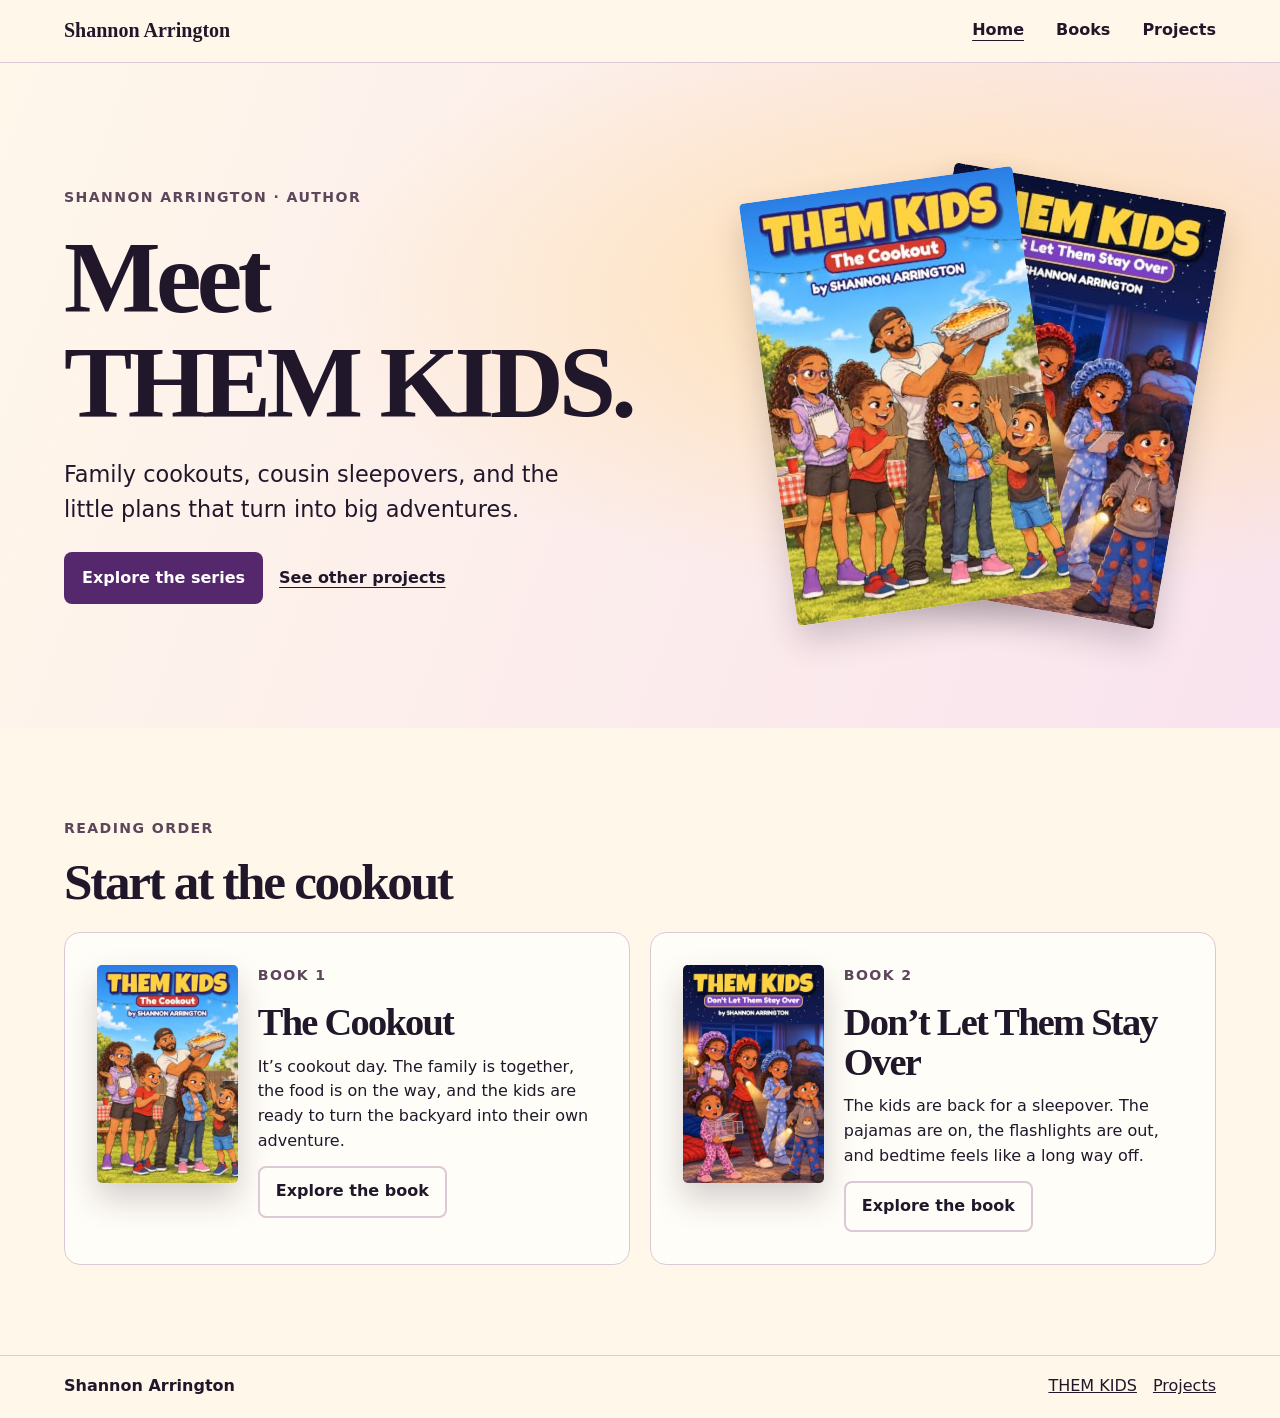
==== books/index.html @ dabe6d46 "Add Shannon Arrington’s All Books catalog" ====
<!doctype html>
<html lang="en"><head><meta charset="utf-8"><meta name="viewport" content="width=device-width, initial-scale=1">
<title>Books & Projects | Shannon Arrington</title><meta name="description" content="Explore the THEM KIDS series and other projects by Shannon Arrington."><link rel="stylesheet" href="assets/site.css"></head>
<body class=""><a class="skip" href="#content">Skip to content</a><header class="bar"><a class="brand" href="./">Shannon Arrington</a><nav aria-label="Main navigation"><a href="./" aria-current="page">Home</a><a href="catalog/">Books</a><a href="projects/">Projects</a></nav></header>
<main id="content">
<section class="hero home"><div><p class="eyebrow">Shannon Arrington · Author</p><h1>Meet<br>THEM KIDS.</h1><p class="intro">Family cookouts, cousin sleepovers, and the little plans that turn into big adventures.</p><div class="actions"><a class="button" href="them-kids/">Explore the series</a><a class="quiet" href="projects/">See other projects</a></div></div><div class="cover-stack" aria-hidden="true"><img class="back" src="assets/stay-over.jpg" width="324" height="500" alt="THEM KIDS: Don’t Let Them Stay Over book cover"><img class="front" src="assets/cookout.jpg" width="324" height="500" alt="THEM KIDS: The Cookout book cover"></div></section>
<section class="section"><p class="eyebrow">Reading order</p><h2>Start at the cookout</h2><div class="book-grid"><article class="book-card"><img class="cover" src="assets/cookout.jpg" width="324" height="500" alt="THEM KIDS: The Cookout book cover"><div><p class="eyebrow">Book 1</p><h3>The Cookout</h3><p>It’s cookout day. The family is together, the food is on the way, and the kids are ready to turn the backyard into their own adventure.</p><a class="button secondary" href="them-kids/the-cookout/">Explore the book</a></div></article><article class="book-card"><img class="cover" src="assets/stay-over.jpg" width="324" height="500" alt="THEM KIDS: Don’t Let Them Stay Over book cover"><div><p class="eyebrow">Book 2</p><h3>Don’t Let Them Stay Over</h3><p>The kids are back for a sleepover. The pajamas are on, the flashlights are out, and bedtime feels like a long way off.</p><a class="button secondary" href="them-kids/dont-let-them-stay-over/">Explore the book</a></div></article></div></section></main><footer><span>Shannon Arrington</span><a href="them-kids/">THEM KIDS</a><a href="projects/">Projects</a></footer></body></html>
---- books/assets/site.css ----
:root{color-scheme:light;--paper:#fff7ea;--ink:#21172b;--muted:#5d465b;--purple:#55276d;--line:#ddc9d3;--accent:#ffd36a;--panel:#fffdf7}
*{box-sizing:border-box}
body{margin:0;background:var(--paper);color:var(--ink);font:1rem/1.55 system-ui,sans-serif}
a{color:inherit}
img{display:block;max-width:100%;height:auto}
.bar,footer{display:flex;justify-content:space-between;align-items:center;gap:1rem;padding:1.15rem max(5vw,1rem)}
.bar{border-bottom:1px solid var(--line)}
.brand{font:700 1.25rem Georgia,serif;text-decoration:none}
nav{display:flex;gap:clamp(.65rem,2.5vw,2rem);font-weight:650}
nav a{text-decoration:none}
nav a:hover,nav [aria-current]{text-decoration:underline;text-underline-offset:.3em}
.skip{position:absolute;left:1rem;top:-7rem;background:white;color:black;padding:.65rem;z-index:2}
.skip:focus{top:.5rem}
.hero,.section{padding:clamp(2.5rem,7vw,6rem) max(5vw,1rem)}
.hero{display:grid;grid-template-columns:1.1fr .9fr;align-items:center;gap:clamp(2rem,6vw,6rem);min-height:34rem;background:radial-gradient(ellipse at 78% 35%,#ffdfac,transparent 49%),linear-gradient(110deg,#fff7ea,#f9e3ee)}
.series{min-height:30rem}
h1,h2,h3,p{margin:0}
h1,h2,h3{font-family:Georgia,serif;line-height:1.03;letter-spacing:-.045em}
h1{font-size:clamp(3.1rem,8vw,8rem);max-width:12ch}
h2{font-size:clamp(1.8rem,4vw,3.2rem)}
h3{font-size:clamp(1.5rem,3vw,2.4rem)}
p{margin:.75rem 0}
.eyebrow{font-size:.88rem;font-weight:750;letter-spacing:.1em;text-transform:uppercase;color:var(--muted);margin:0 0 1rem}
.detail .eyebrow{margin-top:2rem}
.intro{font-size:clamp(1.1rem,2vw,1.4rem);max-width:33rem;margin:1.35rem 0}
.actions{display:flex;flex-wrap:wrap;align-items:center;gap:1rem;margin-top:1.6rem}
.button,.answers button{display:inline-block;background:var(--purple);color:white;border:2px solid transparent;border-radius:.5rem;padding:.72rem 1rem;text-decoration:none;font:inherit;font-weight:700;cursor:pointer}
.button:hover,.answers button:hover{filter:brightness(1.18)}
.secondary,.answers button{background:var(--panel);color:var(--ink);border-color:var(--line)}
.quiet{font-weight:700;text-underline-offset:.25em}
.cover-stack{position:relative;min-height:clamp(18rem,38vw,36rem);display:grid;place-items:center}
.cover-stack img,.cover{border-radius:.3rem;box-shadow:0 1rem 2rem #30203636}
.cover-stack img{position:absolute;width:57%;max-width:19rem}
.cover-stack .front{transform:translateX(-25%) rotate(-8deg);z-index:1}
.cover-stack .back{transform:translateX(29%) rotate(10deg)}
.book-grid,.project-grid,.next{display:grid;grid-template-columns:repeat(2,minmax(0,1fr));gap:1.25rem}
.book-grid,.project-grid{margin-top:1.5rem}
.book-card{display:grid;grid-template-columns:clamp(5rem,11vw,10rem) 1fr;gap:1.25rem;align-items:start}
.book-card,.project-grid article,.sample{background:var(--panel);border:1px solid var(--line);border-radius:1rem;overflow:hidden}
.book-card,.project-grid article div{padding:clamp(1rem,2.6vw,2rem)}
.detail-image{display:grid;place-items:center}
.detail-image img{width:min(70%,19rem)}
.night .hero{color:#fff9ef;background:radial-gradient(ellipse at 80% 40%,#493d74,transparent 55%),#1b1739}
.night .hero .eyebrow{color:#f2d3ff}
.night .hero .button{background:#f8ce79;color:#201638}
.drive{--paper:#edf6ff;--purple:#103e7a;--panel:#fcfeff;--line:#c4d7ef;--muted:#365478}
.permit{background:linear-gradient(110deg,#e5f3ff,#b5ddfc)}
.permit img{border-radius:1rem;box-shadow:0 1rem 2rem #13356933}
.sample{margin:3rem max(5vw,1rem);padding:clamp(1.2rem,4vw,3rem)}
.answers{display:grid;gap:.6rem;max-width:40rem}
.answers button{text-align:left}
.worksheet{max-width:55rem;margin:auto}
.worksheet h1{font-size:clamp(2.6rem,6vw,4.5rem)}
.worksheet h2{margin-top:1.7rem}
.writing{min-height:12rem;margin-bottom:1.5rem;background:repeating-linear-gradient(transparent 0 1.9rem,var(--line) 1.9rem 2rem)}
footer{border-top:1px solid var(--line);justify-content:flex-start;flex-wrap:wrap}
footer span{margin-right:auto;font-weight:700}
:focus-visible{outline:3px solid #1979b5;outline-offset:4px}
@media(max-width:740px){.hero,.book-grid,.project-grid,.next{grid-template-columns:1fr}.hero{min-height:0}.cover-stack{max-width:27rem;width:100%;margin:auto;min-height:22rem}.detail-image img{width:min(65%,15rem)}.nav{gap:.5rem}}
@media(max-width:390px){.bar{align-items:flex-start;flex-direction:column}.cover-stack{min-height:17rem}}
@media print{.bar,footer,.skip,#print{display:none}.worksheet{padding:0;color:black}body{background:white}}

.catalog{max-width:85rem;margin-inline:auto}
.catalog-section{margin-top:3rem}
.catalog-feature,.catalog-card{background:var(--panel);border:1px solid var(--line);border-radius:1rem;padding:clamp(1rem,3vw,2rem)}
.catalog-feature{display:grid;align-items:center;grid-template-columns:1fr repeat(2,minmax(4rem,8rem));gap:1rem;margin-top:1.5rem}
.catalog-feature img{width:100%;border-radius:.25rem}
.catalog-grid{display:grid;grid-template-columns:repeat(auto-fit,minmax(min(100%,17rem),1fr));gap:1rem;margin-top:1rem}
.catalog-card h3{margin-bottom:.9rem}
@media(max-width:560px){.catalog-feature{grid-template-columns:repeat(2,minmax(0,7rem))}.catalog-feature div{grid-column:1/-1}}
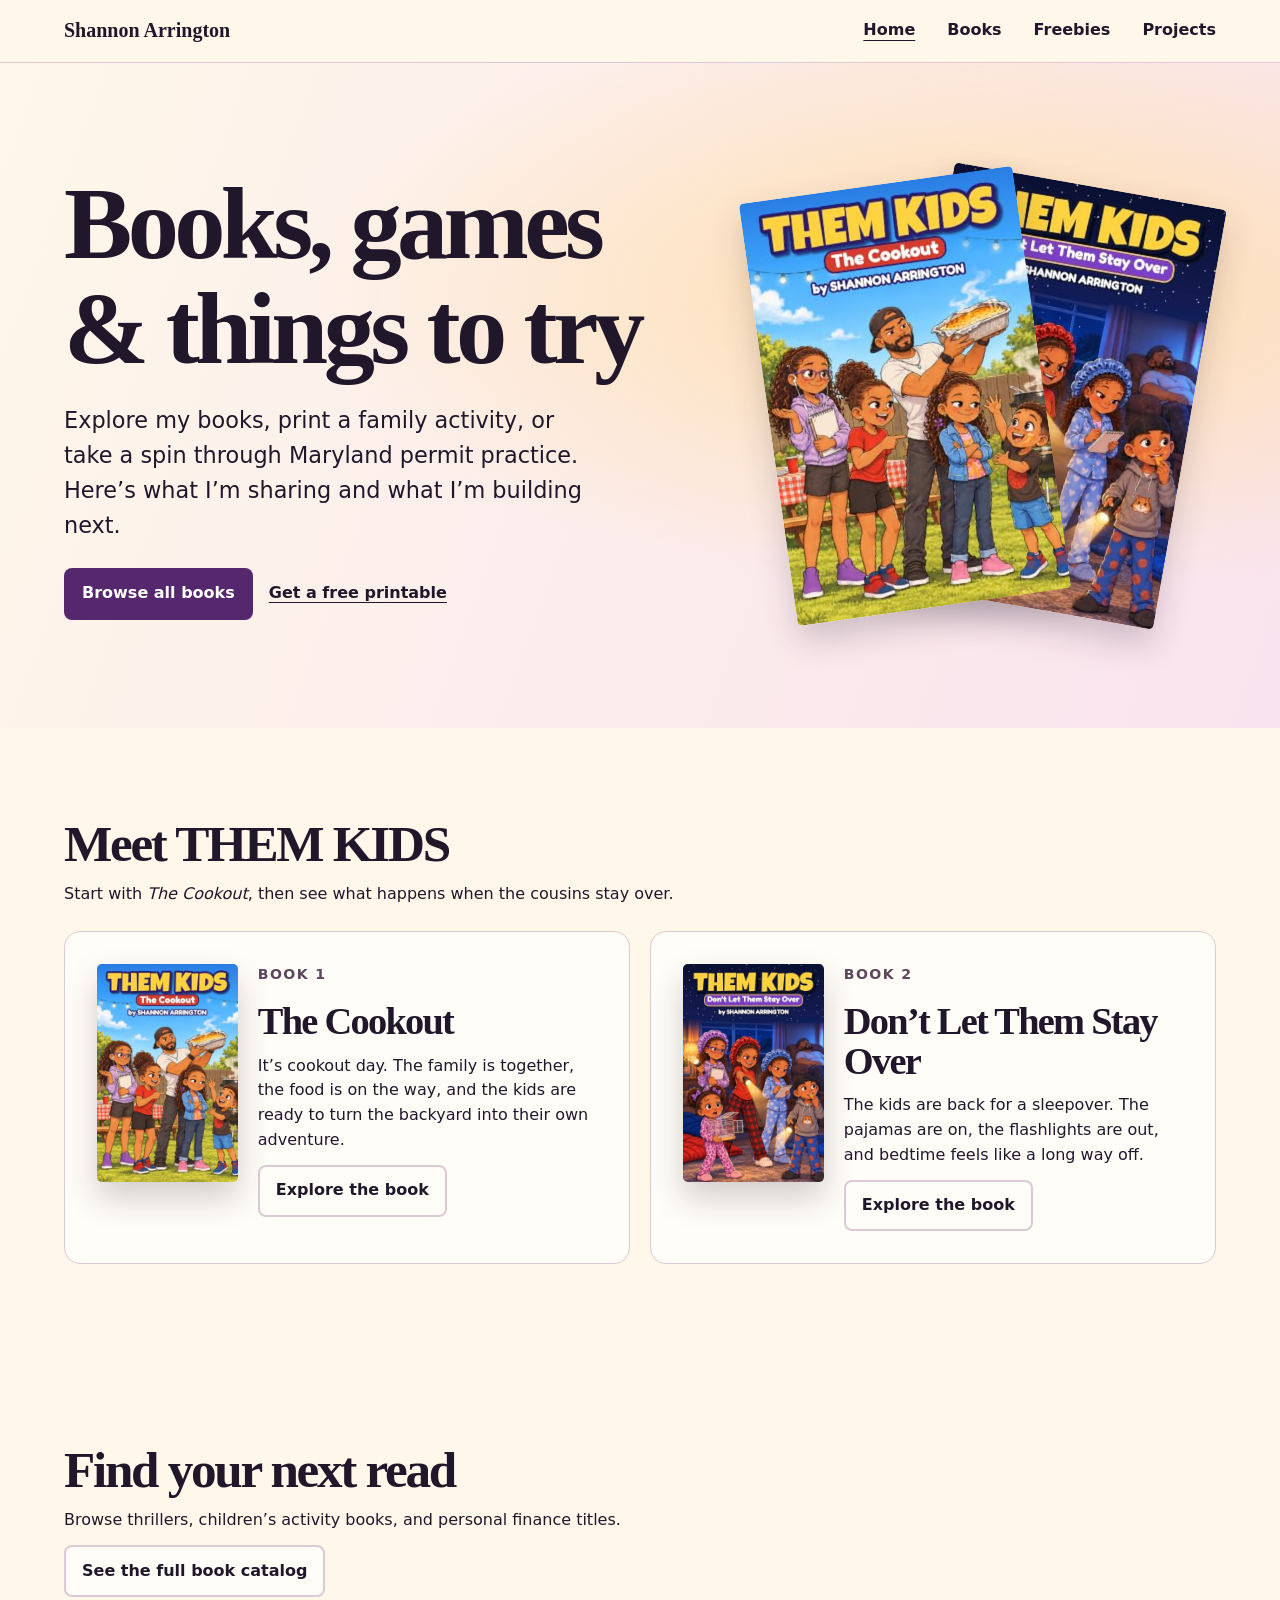
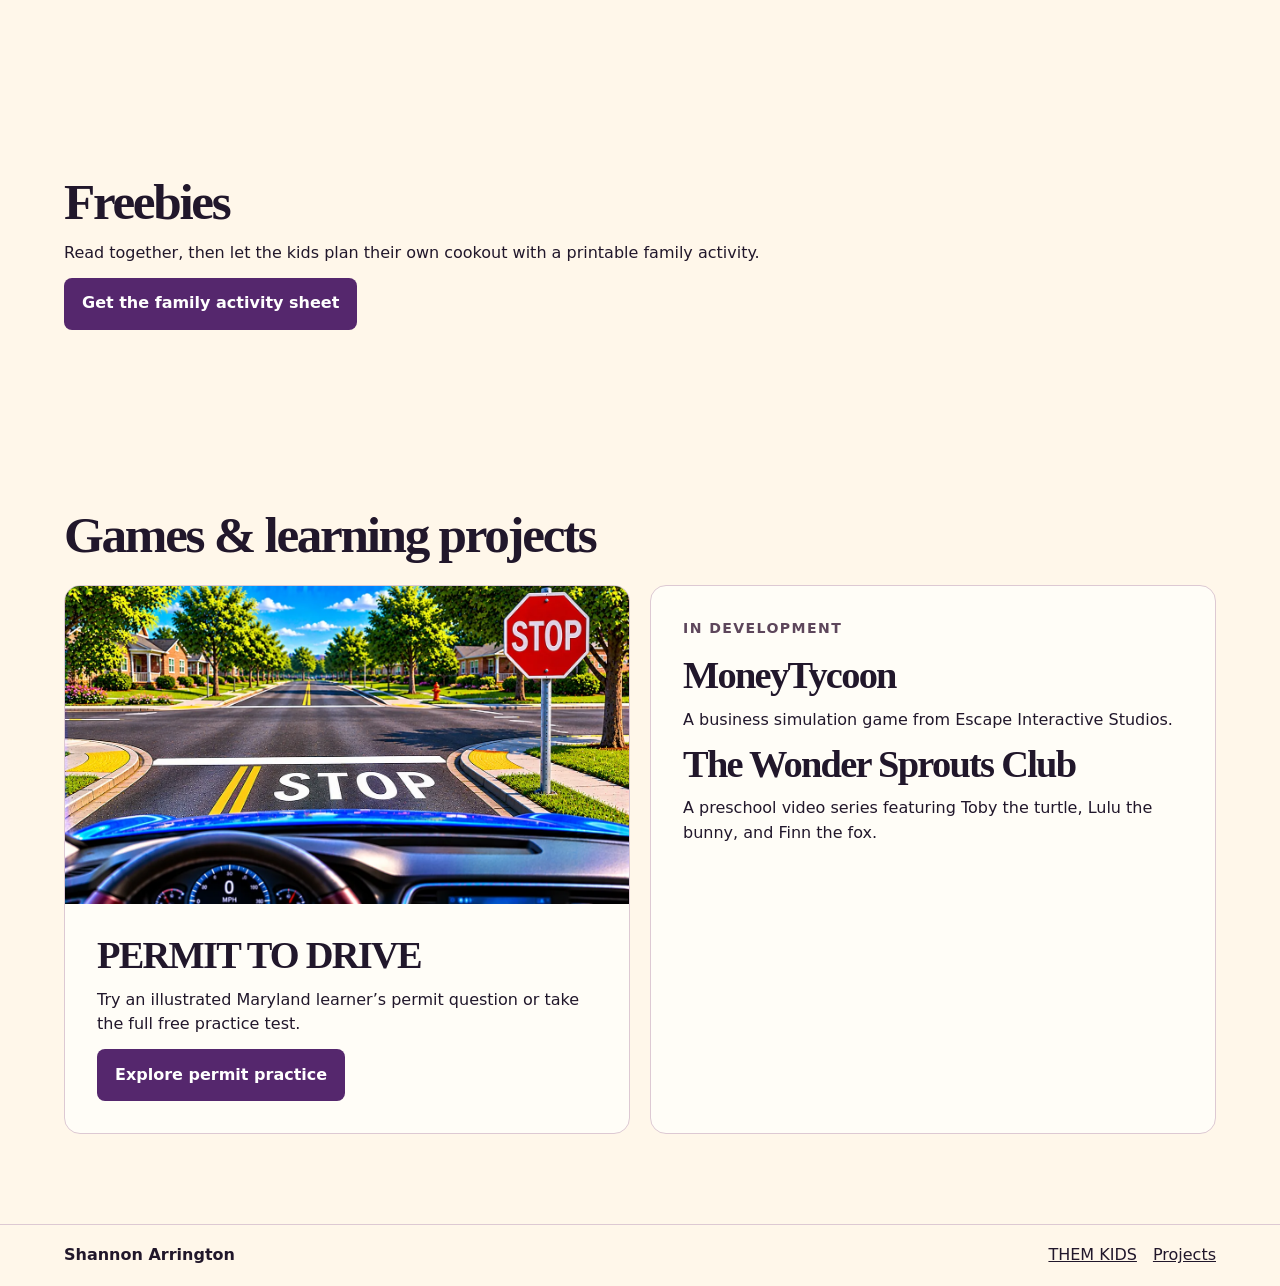
==== commit f6086127: "Refresh public creator homepage with books, freebies and current projects" ====
--- a/books/index.html
+++ b/books/index.html
@@ -1,7 +1,8 @@
 <!doctype html>
 <html lang="en"><head><meta charset="utf-8"><meta name="viewport" content="width=device-width, initial-scale=1">
-<title>Books & Projects | Shannon Arrington</title><meta name="description" content="Explore the THEM KIDS series and other projects by Shannon Arrington."><link rel="stylesheet" href="assets/site.css"></head>
-<body class=""><a class="skip" href="#content">Skip to content</a><header class="bar"><a class="brand" href="./">Shannon Arrington</a><nav aria-label="Main navigation"><a href="./" aria-current="page">Home</a><a href="catalog/">Books</a><a href="projects/">Projects</a></nav></header>
+<title>Books & Projects | Shannon Arrington</title><meta name="description" content="Explore Shannon Arrington’s book catalog, free family activities, Maryland permit practice, and games in development."><link rel="stylesheet" href="assets/site.css"><style>@media(max-width:560px){.bar{align-items:flex-start;flex-direction:column}.bar nav{flex-wrap:wrap}}</style></head>
+<body class=""><a class="skip" href="#content">Skip to content</a><header class="bar"><a class="brand" href="./">Shannon Arrington</a><nav aria-label="Main navigation"><a href="./" aria-current="page">Home</a><a href="catalog/">Books</a><a href="#freebies">Freebies</a><a href="projects/">Projects</a></nav></header>
 <main id="content">
-<section class="hero home"><div><p class="eyebrow">Shannon Arrington · Author</p><h1>Meet<br>THEM KIDS.</h1><p class="intro">Family cookouts, cousin sleepovers, and the little plans that turn into big adventures.</p><div class="actions"><a class="button" href="them-kids/">Explore the series</a><a class="quiet" href="projects/">See other projects</a></div></div><div class="cover-stack" aria-hidden="true"><img class="back" src="assets/stay-over.jpg" width="324" height="500" alt="THEM KIDS: Don’t Let Them Stay Over book cover"><img class="front" src="assets/cookout.jpg" width="324" height="500" alt="THEM KIDS: The Cookout book cover"></div></section>
-<section class="section"><p class="eyebrow">Reading order</p><h2>Start at the cookout</h2><div class="book-grid"><article class="book-card"><img class="cover" src="assets/cookout.jpg" width="324" height="500" alt="THEM KIDS: The Cookout book cover"><div><p class="eyebrow">Book 1</p><h3>The Cookout</h3><p>It’s cookout day. The family is together, the food is on the way, and the kids are ready to turn the backyard into their own adventure.</p><a class="button secondary" href="them-kids/the-cookout/">Explore the book</a></div></article><article class="book-card"><img class="cover" src="assets/stay-over.jpg" width="324" height="500" alt="THEM KIDS: Don’t Let Them Stay Over book cover"><div><p class="eyebrow">Book 2</p><h3>Don’t Let Them Stay Over</h3><p>The kids are back for a sleepover. The pajamas are on, the flashlights are out, and bedtime feels like a long way off.</p><a class="button secondary" href="them-kids/dont-let-them-stay-over/">Explore the book</a></div></article></div></section></main><footer><span>Shannon Arrington</span><a href="them-kids/">THEM KIDS</a><a href="projects/">Projects</a></footer></body></html>+<section class="hero home"><div><h1>Books, games &amp; things to try</h1><p class="intro">Explore my books, print a family activity, or take a spin through Maryland permit practice. Here’s what I’m sharing and what I’m building next.</p><div class="actions"><a class="button" href="catalog/">Browse all books</a><a class="quiet" href="#freebies">Get a free printable</a></div></div><div class="cover-stack" aria-hidden="true"><img class="back" src="assets/stay-over.jpg" width="324" height="500" alt=""><img class="front" src="assets/cookout.jpg" width="324" height="500" alt=""></div></section>
+<section class="section"><h2>Meet THEM KIDS</h2><p>Start with <em>The Cookout</em>, then see what happens when the cousins stay over.</p><div class="book-grid"><article class="book-card"><img class="cover" src="assets/cookout.jpg" width="324" height="500" alt="THEM KIDS: The Cookout book cover"><div><p class="eyebrow">Book 1</p><h3>The Cookout</h3><p>It’s cookout day. The family is together, the food is on the way, and the kids are ready to turn the backyard into their own adventure.</p><a class="button secondary" href="them-kids/the-cookout/">Explore the book</a></div></article><article class="book-card"><img class="cover" src="assets/stay-over.jpg" width="324" height="500" alt="THEM KIDS: Don’t Let Them Stay Over book cover"><div><p class="eyebrow">Book 2</p><h3>Don’t Let Them Stay Over</h3><p>The kids are back for a sleepover. The pajamas are on, the flashlights are out, and bedtime feels like a long way off.</p><a class="button secondary" href="them-kids/dont-let-them-stay-over/">Explore the book</a></div></article></div></section><section class="section"><h2>Find your next read</h2><p>Browse thrillers, children’s activity books, and personal finance titles.</p><a class="button secondary" href="catalog/">See the full book catalog</a></section><section class="section" id="freebies"><h2>Freebies</h2><p>Read together, then let the kids plan their own cookout with a printable family activity.</p><a class="button" href="them-kids/activity/">Get the family activity sheet</a></section>
+<section class="section" id="projects"><h2>Games &amp; learning projects</h2><div class="project-grid"><article><img src="assets/stop.webp" alt="A neighborhood stop sign seen from a blue car" width="1280" height="721" loading="lazy"><div><h3>PERMIT TO DRIVE</h3><p>Try an illustrated Maryland learner’s permit question or take the full free practice test.</p><a class="button" href="permit-to-drive/">Explore permit practice</a></div></article><article><div><p class="eyebrow">In development</p><h3>MoneyTycoon</h3><p>A business simulation game from Escape Interactive Studios.</p><h3>The Wonder Sprouts Club</h3><p>A preschool video series featuring Toby the turtle, Lulu the bunny, and Finn the fox.</p></div></article></div></section></main><footer><span>Shannon Arrington</span><a href="them-kids/">THEM KIDS</a><a href="projects/">Projects</a></footer></body></html>
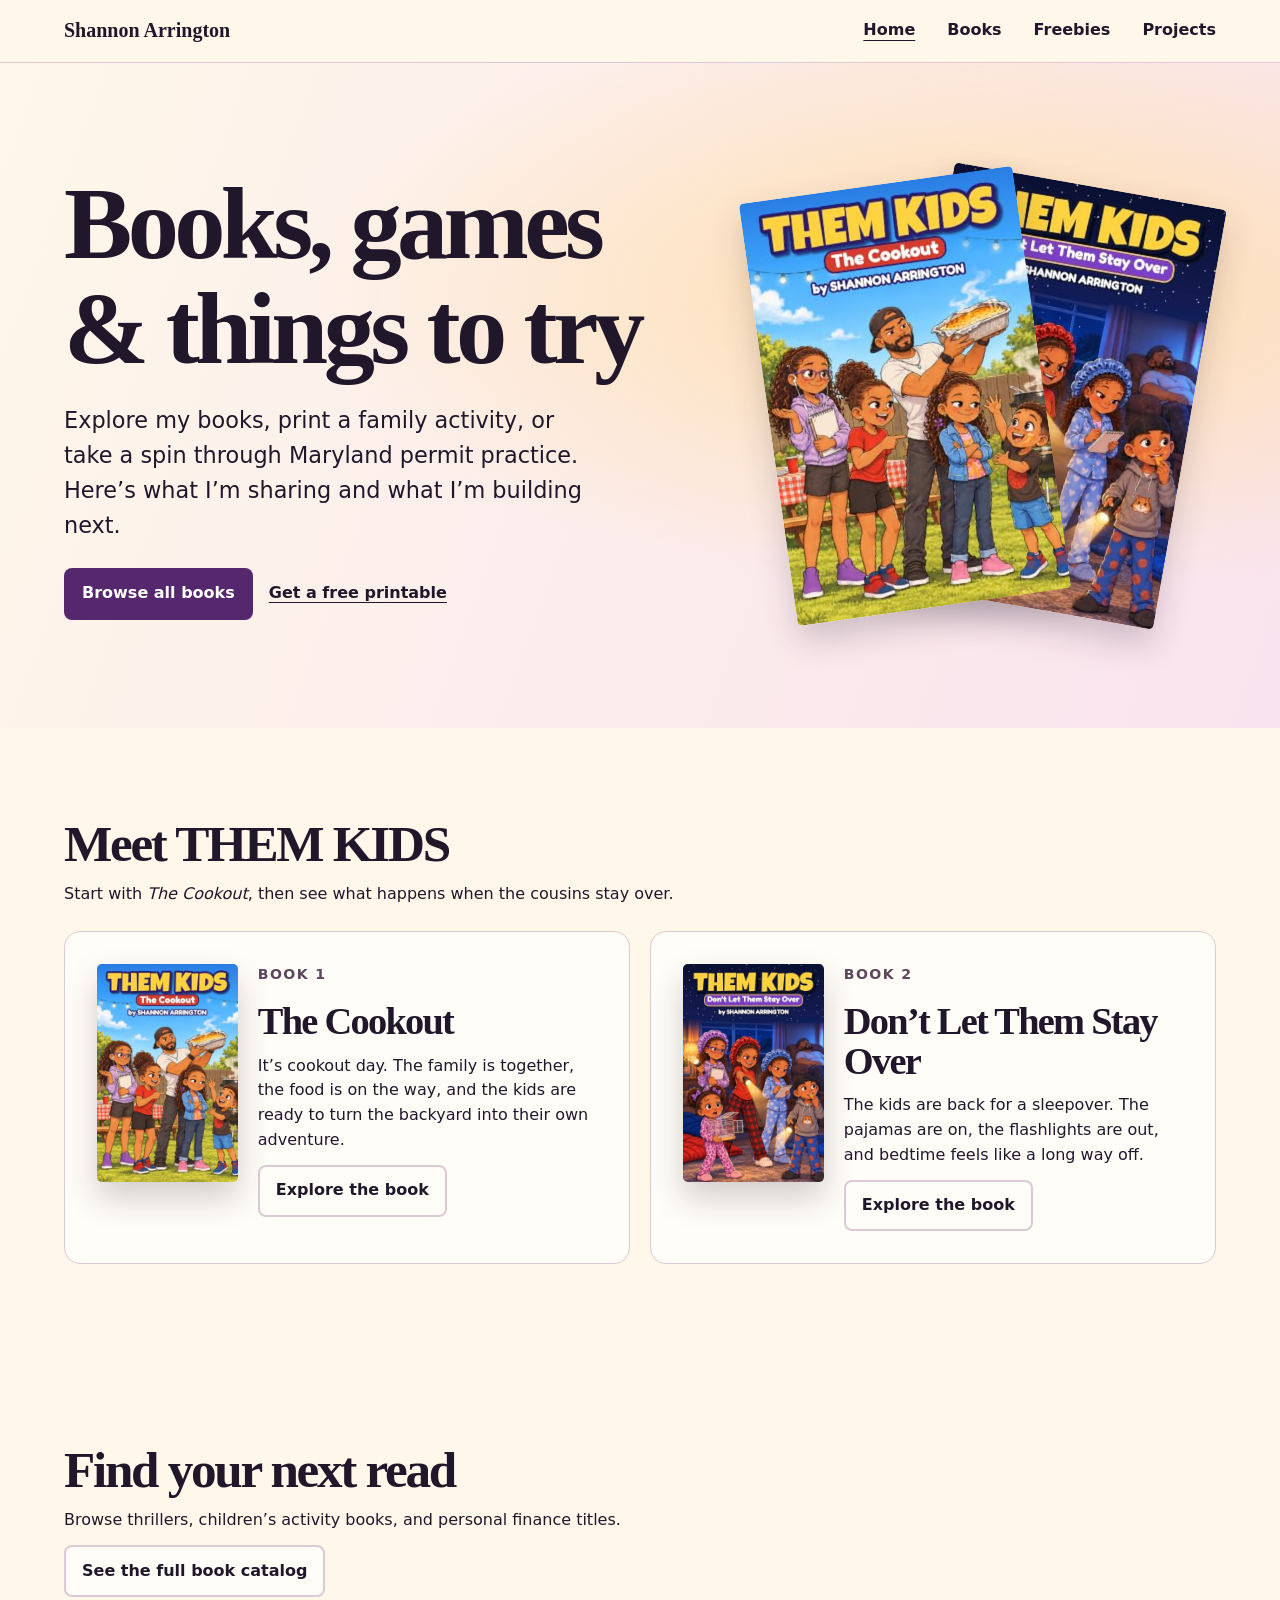
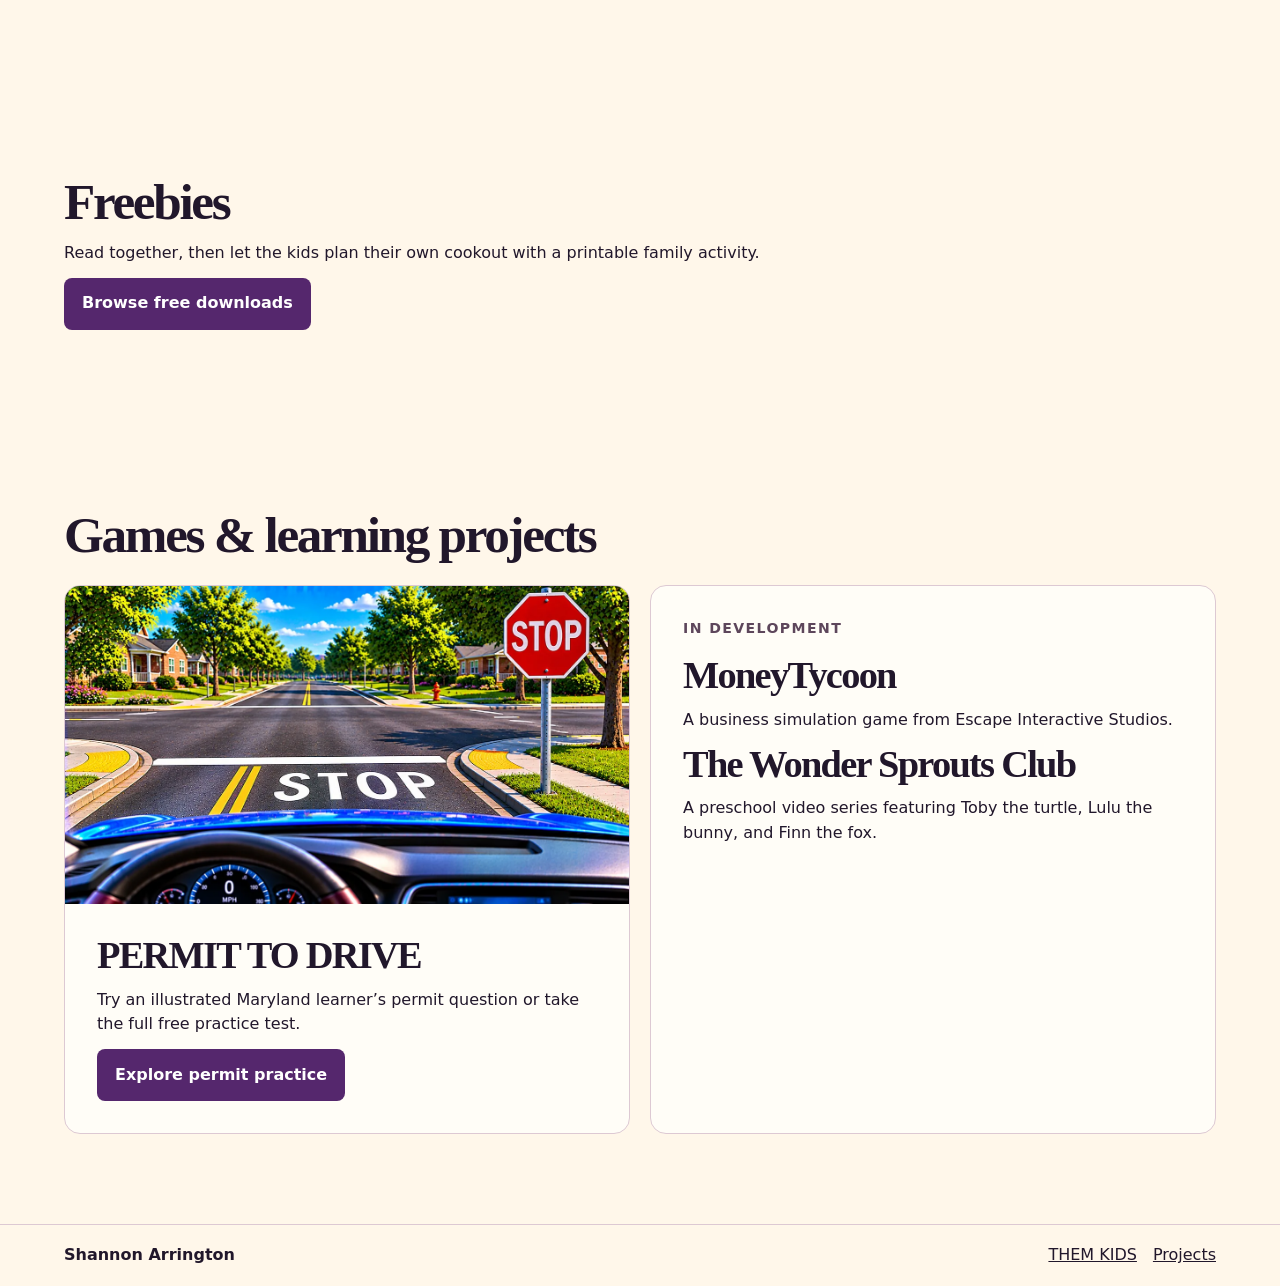
==== commit 2f29453a: "Publish a standalone Freebies page with printable PDF and preview" ====
--- a/books/index.html
+++ b/books/index.html
@@ -1,8 +1,8 @@
 <!doctype html>
 <html lang="en"><head><meta charset="utf-8"><meta name="viewport" content="width=device-width, initial-scale=1">
 <title>Books & Projects | Shannon Arrington</title><meta name="description" content="Explore Shannon Arrington’s book catalog, free family activities, Maryland permit practice, and games in development."><link rel="stylesheet" href="assets/site.css"><style>@media(max-width:560px){.bar{align-items:flex-start;flex-direction:column}.bar nav{flex-wrap:wrap}}</style></head>
-<body class=""><a class="skip" href="#content">Skip to content</a><header class="bar"><a class="brand" href="./">Shannon Arrington</a><nav aria-label="Main navigation"><a href="./" aria-current="page">Home</a><a href="catalog/">Books</a><a href="#freebies">Freebies</a><a href="projects/">Projects</a></nav></header>
+<body class=""><a class="skip" href="#content">Skip to content</a><header class="bar"><a class="brand" href="./">Shannon Arrington</a><nav aria-label="Main navigation"><a href="./" aria-current="page">Home</a><a href="catalog/">Books</a><a href="freebies/">Freebies</a><a href="projects/">Projects</a></nav></header>
 <main id="content">
-<section class="hero home"><div><h1>Books, games &amp; things to try</h1><p class="intro">Explore my books, print a family activity, or take a spin through Maryland permit practice. Here’s what I’m sharing and what I’m building next.</p><div class="actions"><a class="button" href="catalog/">Browse all books</a><a class="quiet" href="#freebies">Get a free printable</a></div></div><div class="cover-stack" aria-hidden="true"><img class="back" src="assets/stay-over.jpg" width="324" height="500" alt=""><img class="front" src="assets/cookout.jpg" width="324" height="500" alt=""></div></section>
-<section class="section"><h2>Meet THEM KIDS</h2><p>Start with <em>The Cookout</em>, then see what happens when the cousins stay over.</p><div class="book-grid"><article class="book-card"><img class="cover" src="assets/cookout.jpg" width="324" height="500" alt="THEM KIDS: The Cookout book cover"><div><p class="eyebrow">Book 1</p><h3>The Cookout</h3><p>It’s cookout day. The family is together, the food is on the way, and the kids are ready to turn the backyard into their own adventure.</p><a class="button secondary" href="them-kids/the-cookout/">Explore the book</a></div></article><article class="book-card"><img class="cover" src="assets/stay-over.jpg" width="324" height="500" alt="THEM KIDS: Don’t Let Them Stay Over book cover"><div><p class="eyebrow">Book 2</p><h3>Don’t Let Them Stay Over</h3><p>The kids are back for a sleepover. The pajamas are on, the flashlights are out, and bedtime feels like a long way off.</p><a class="button secondary" href="them-kids/dont-let-them-stay-over/">Explore the book</a></div></article></div></section><section class="section"><h2>Find your next read</h2><p>Browse thrillers, children’s activity books, and personal finance titles.</p><a class="button secondary" href="catalog/">See the full book catalog</a></section><section class="section" id="freebies"><h2>Freebies</h2><p>Read together, then let the kids plan their own cookout with a printable family activity.</p><a class="button" href="them-kids/activity/">Get the family activity sheet</a></section>
+<section class="hero home"><div><h1>Books, games &amp; things to try</h1><p class="intro">Explore my books, print a family activity, or take a spin through Maryland permit practice. Here’s what I’m sharing and what I’m building next.</p><div class="actions"><a class="button" href="catalog/">Browse all books</a><a class="quiet" href="freebies/">Get a free printable</a></div></div><div class="cover-stack" aria-hidden="true"><img class="back" src="assets/stay-over.jpg" width="324" height="500" alt=""><img class="front" src="assets/cookout.jpg" width="324" height="500" alt=""></div></section>
+<section class="section"><h2>Meet THEM KIDS</h2><p>Start with <em>The Cookout</em>, then see what happens when the cousins stay over.</p><div class="book-grid"><article class="book-card"><img class="cover" src="assets/cookout.jpg" width="324" height="500" alt="THEM KIDS: The Cookout book cover"><div><p class="eyebrow">Book 1</p><h3>The Cookout</h3><p>It’s cookout day. The family is together, the food is on the way, and the kids are ready to turn the backyard into their own adventure.</p><a class="button secondary" href="them-kids/the-cookout/">Explore the book</a></div></article><article class="book-card"><img class="cover" src="assets/stay-over.jpg" width="324" height="500" alt="THEM KIDS: Don’t Let Them Stay Over book cover"><div><p class="eyebrow">Book 2</p><h3>Don’t Let Them Stay Over</h3><p>The kids are back for a sleepover. The pajamas are on, the flashlights are out, and bedtime feels like a long way off.</p><a class="button secondary" href="them-kids/dont-let-them-stay-over/">Explore the book</a></div></article></div></section><section class="section"><h2>Find your next read</h2><p>Browse thrillers, children’s activity books, and personal finance titles.</p><a class="button secondary" href="catalog/">See the full book catalog</a></section><section class="section" id="freebies"><h2>Freebies</h2><p>Read together, then let the kids plan their own cookout with a printable family activity.</p><a class="button" href="freebies/">Browse free downloads</a></section>
 <section class="section" id="projects"><h2>Games &amp; learning projects</h2><div class="project-grid"><article><img src="assets/stop.webp" alt="A neighborhood stop sign seen from a blue car" width="1280" height="721" loading="lazy"><div><h3>PERMIT TO DRIVE</h3><p>Try an illustrated Maryland learner’s permit question or take the full free practice test.</p><a class="button" href="permit-to-drive/">Explore permit practice</a></div></article><article><div><p class="eyebrow">In development</p><h3>MoneyTycoon</h3><p>A business simulation game from Escape Interactive Studios.</p><h3>The Wonder Sprouts Club</h3><p>A preschool video series featuring Toby the turtle, Lulu the bunny, and Finn the fox.</p></div></article></div></section></main><footer><span>Shannon Arrington</span><a href="them-kids/">THEM KIDS</a><a href="projects/">Projects</a></footer></body></html>
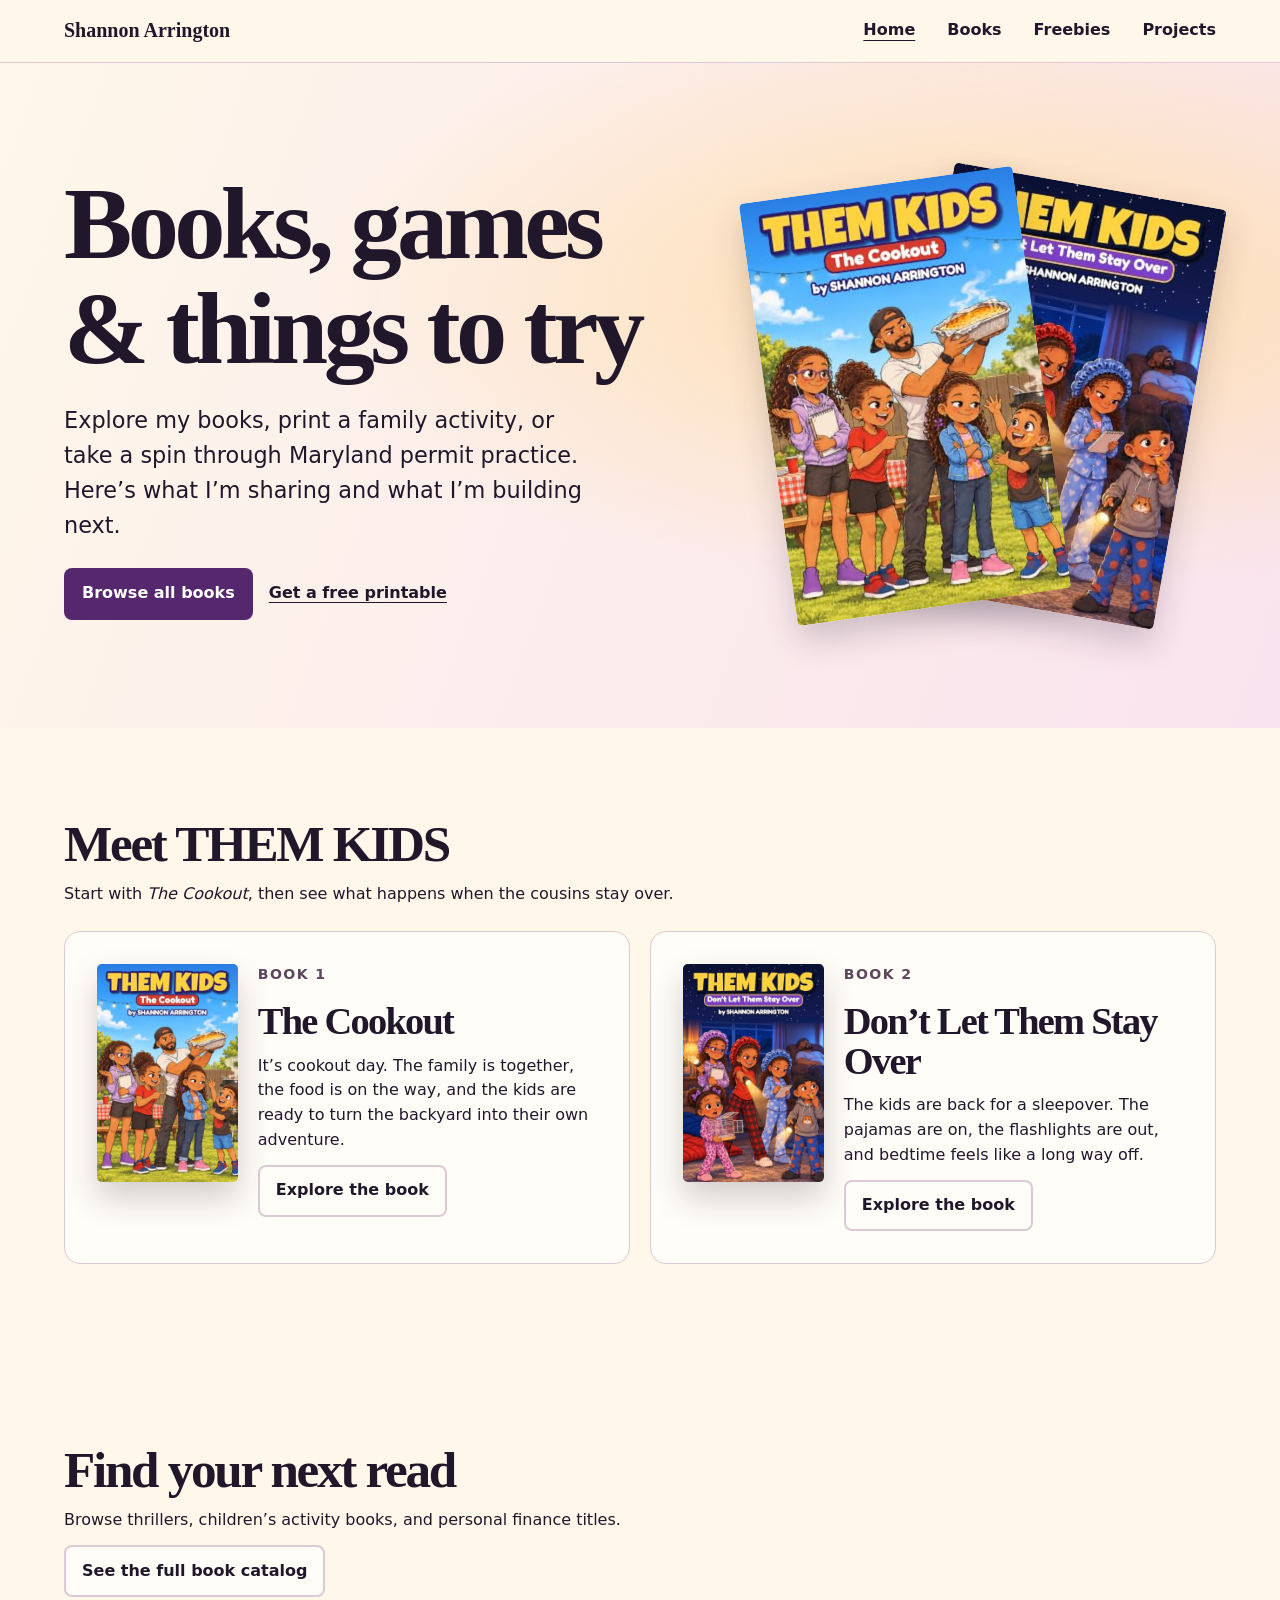
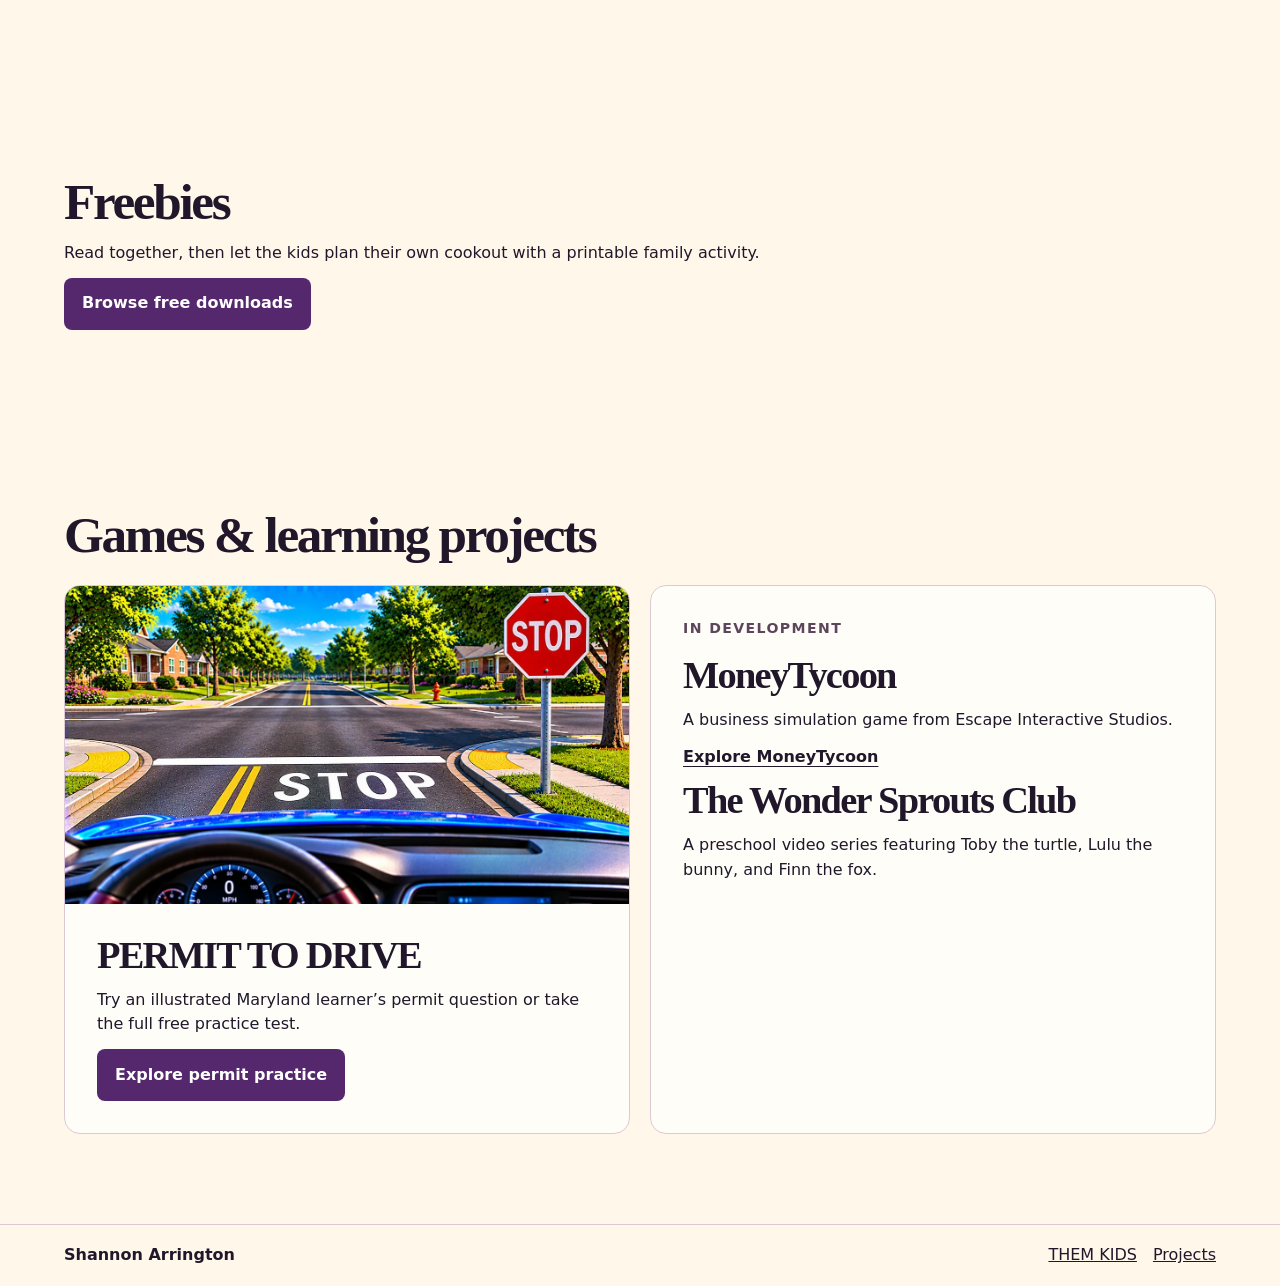
==== commit be448a60: "Launch the MoneyTycoon game and playtest information page" ====
--- a/books/index.html
+++ b/books/index.html
@@ -5,4 +5,4 @@
 <main id="content">
 <section class="hero home"><div><h1>Books, games &amp; things to try</h1><p class="intro">Explore my books, print a family activity, or take a spin through Maryland permit practice. Here’s what I’m sharing and what I’m building next.</p><div class="actions"><a class="button" href="catalog/">Browse all books</a><a class="quiet" href="freebies/">Get a free printable</a></div></div><div class="cover-stack" aria-hidden="true"><img class="back" src="assets/stay-over.jpg" width="324" height="500" alt=""><img class="front" src="assets/cookout.jpg" width="324" height="500" alt=""></div></section>
 <section class="section"><h2>Meet THEM KIDS</h2><p>Start with <em>The Cookout</em>, then see what happens when the cousins stay over.</p><div class="book-grid"><article class="book-card"><img class="cover" src="assets/cookout.jpg" width="324" height="500" alt="THEM KIDS: The Cookout book cover"><div><p class="eyebrow">Book 1</p><h3>The Cookout</h3><p>It’s cookout day. The family is together, the food is on the way, and the kids are ready to turn the backyard into their own adventure.</p><a class="button secondary" href="them-kids/the-cookout/">Explore the book</a></div></article><article class="book-card"><img class="cover" src="assets/stay-over.jpg" width="324" height="500" alt="THEM KIDS: Don’t Let Them Stay Over book cover"><div><p class="eyebrow">Book 2</p><h3>Don’t Let Them Stay Over</h3><p>The kids are back for a sleepover. The pajamas are on, the flashlights are out, and bedtime feels like a long way off.</p><a class="button secondary" href="them-kids/dont-let-them-stay-over/">Explore the book</a></div></article></div></section><section class="section"><h2>Find your next read</h2><p>Browse thrillers, children’s activity books, and personal finance titles.</p><a class="button secondary" href="catalog/">See the full book catalog</a></section><section class="section" id="freebies"><h2>Freebies</h2><p>Read together, then let the kids plan their own cookout with a printable family activity.</p><a class="button" href="freebies/">Browse free downloads</a></section>
-<section class="section" id="projects"><h2>Games &amp; learning projects</h2><div class="project-grid"><article><img src="assets/stop.webp" alt="A neighborhood stop sign seen from a blue car" width="1280" height="721" loading="lazy"><div><h3>PERMIT TO DRIVE</h3><p>Try an illustrated Maryland learner’s permit question or take the full free practice test.</p><a class="button" href="permit-to-drive/">Explore permit practice</a></div></article><article><div><p class="eyebrow">In development</p><h3>MoneyTycoon</h3><p>A business simulation game from Escape Interactive Studios.</p><h3>The Wonder Sprouts Club</h3><p>A preschool video series featuring Toby the turtle, Lulu the bunny, and Finn the fox.</p></div></article></div></section></main><footer><span>Shannon Arrington</span><a href="them-kids/">THEM KIDS</a><a href="projects/">Projects</a></footer></body></html>+<section class="section" id="projects"><h2>Games &amp; learning projects</h2><div class="project-grid"><article><img src="assets/stop.webp" alt="A neighborhood stop sign seen from a blue car" width="1280" height="721" loading="lazy"><div><h3>PERMIT TO DRIVE</h3><p>Try an illustrated Maryland learner’s permit question or take the full free practice test.</p><a class="button" href="permit-to-drive/">Explore permit practice</a></div></article><article><div><p class="eyebrow">In development</p><h3>MoneyTycoon</h3><p>A business simulation game from Escape Interactive Studios.</p><p><a class="quiet" href="moneytycoon/">Explore MoneyTycoon</a></p><h3>The Wonder Sprouts Club</h3><p>A preschool video series featuring Toby the turtle, Lulu the bunny, and Finn the fox.</p></div></article></div></section></main><footer><span>Shannon Arrington</span><a href="them-kids/">THEM KIDS</a><a href="projects/">Projects</a></footer></body></html>
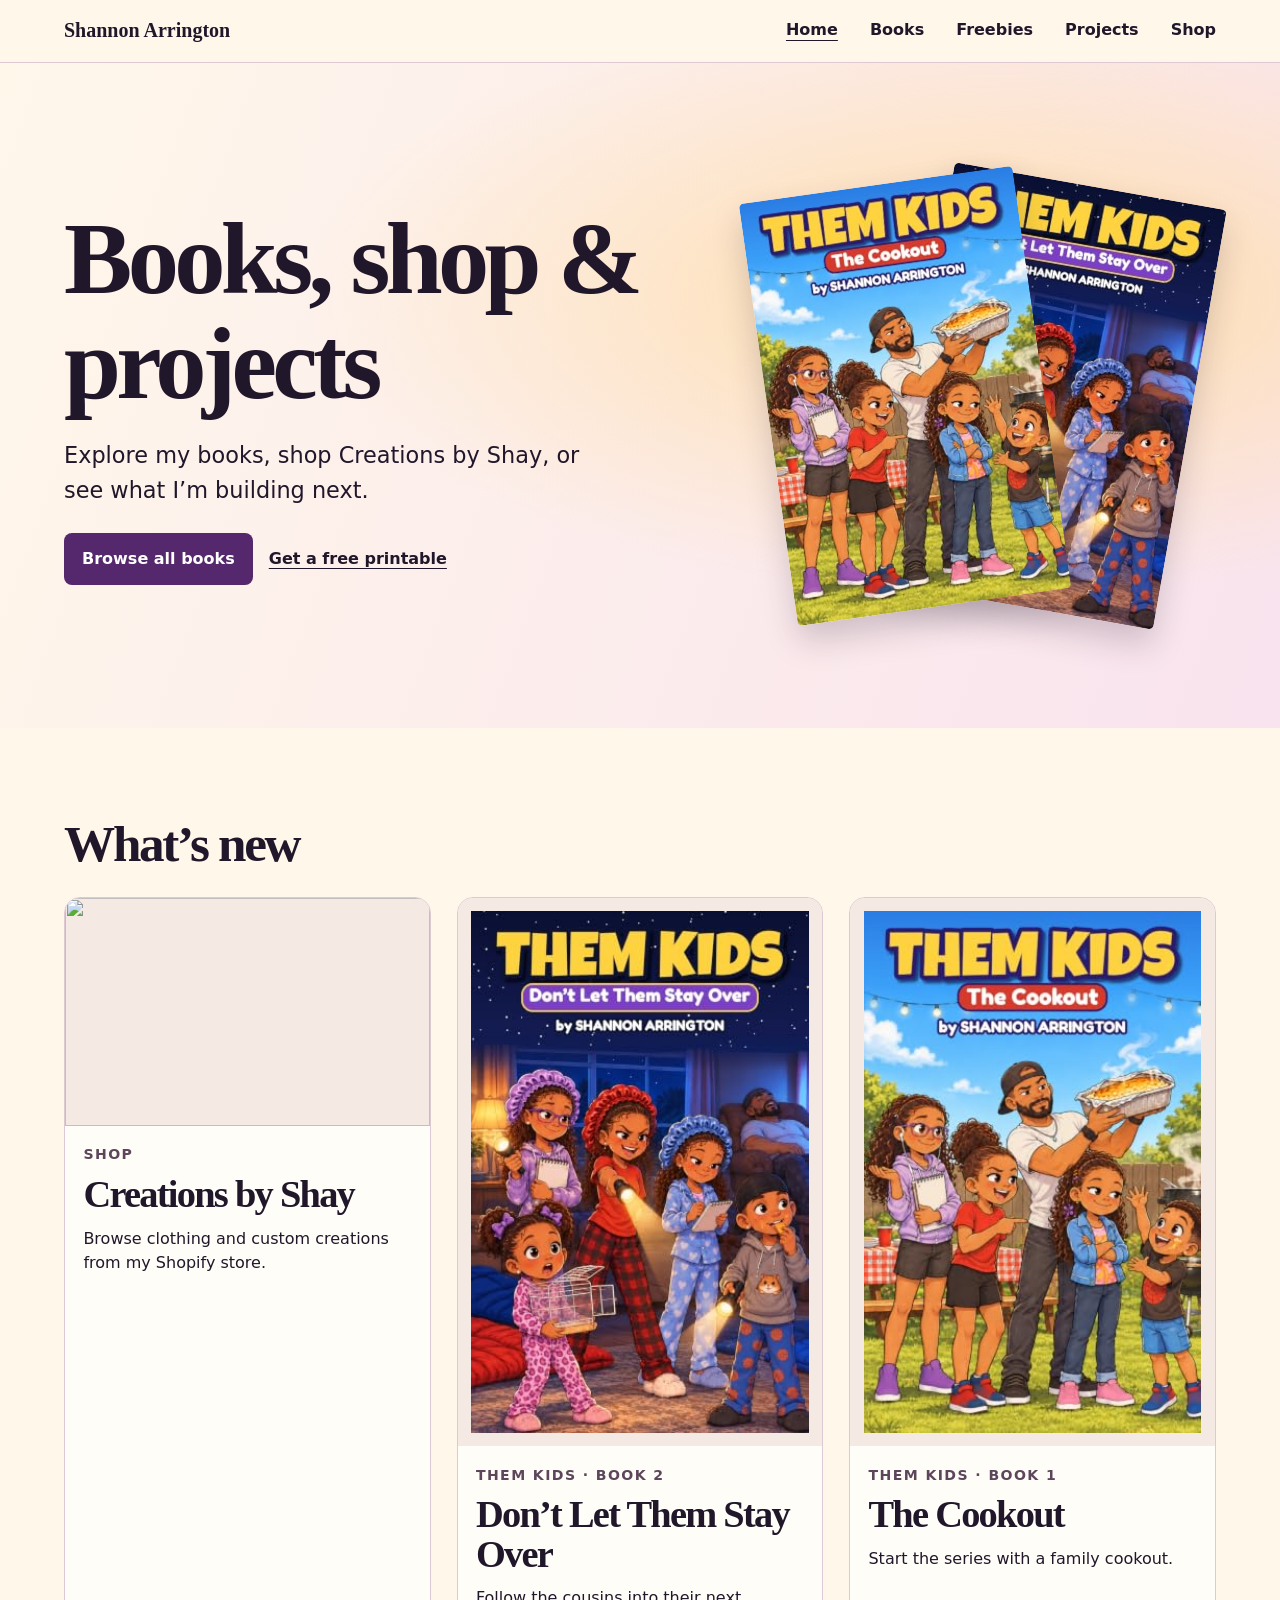
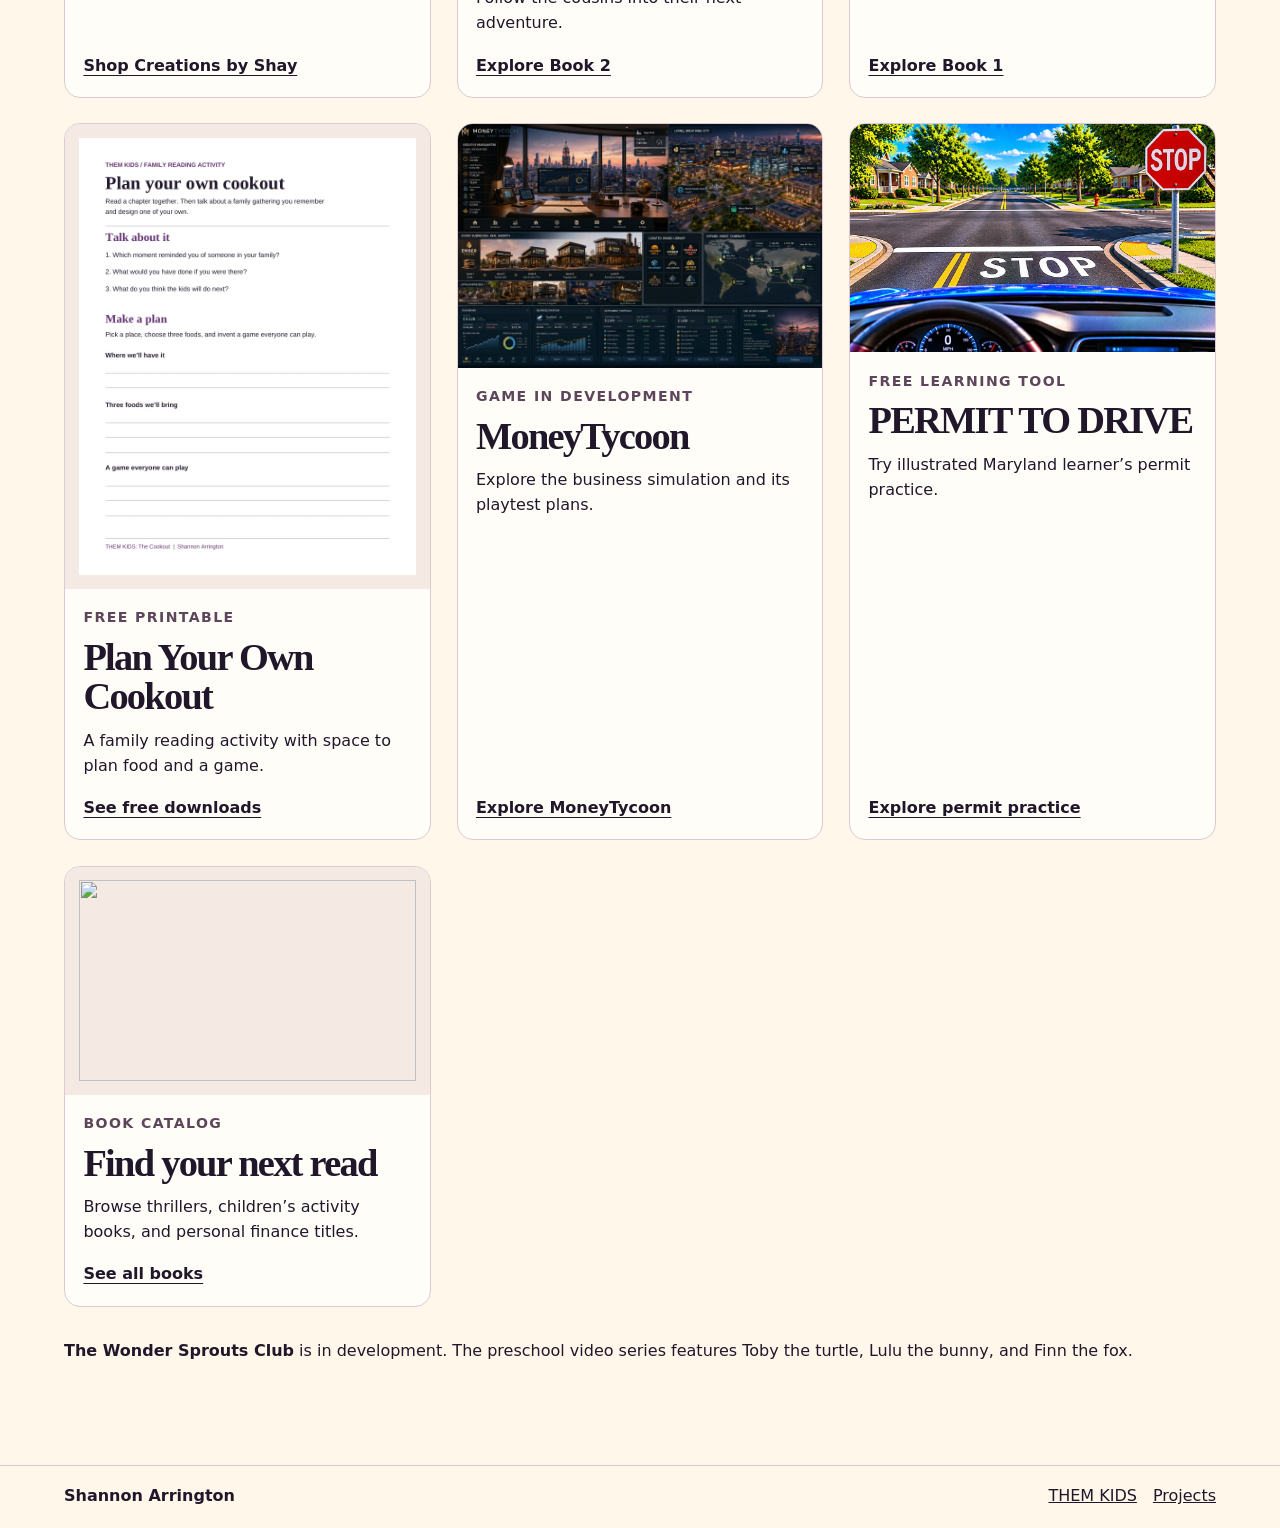
==== commit 9bffcb3e: "Feature Shopify and new projects in responsive homepage image cards" ====
--- a/books/index.html
+++ b/books/index.html
@@ -1,8 +1,13 @@
 <!doctype html>
 <html lang="en"><head><meta charset="utf-8"><meta name="viewport" content="width=device-width, initial-scale=1">
-<title>Books & Projects | Shannon Arrington</title><meta name="description" content="Explore Shannon Arrington’s book catalog, free family activities, Maryland permit practice, and games in development."><link rel="stylesheet" href="assets/site.css"><style>@media(max-width:560px){.bar{align-items:flex-start;flex-direction:column}.bar nav{flex-wrap:wrap}}</style></head>
-<body class=""><a class="skip" href="#content">Skip to content</a><header class="bar"><a class="brand" href="./">Shannon Arrington</a><nav aria-label="Main navigation"><a href="./" aria-current="page">Home</a><a href="catalog/">Books</a><a href="freebies/">Freebies</a><a href="projects/">Projects</a></nav></header>
+<title>Books & Projects | Shannon Arrington</title><meta name="description" content="Explore Shannon Arrington’s book catalog, free family activities, Maryland permit practice, and games in development."><link rel="stylesheet" href="assets/site.css"><style>@media(max-width:560px){.bar{align-items:flex-start;flex-direction:column}.bar nav{flex-wrap:wrap}}.featured{max-width:92rem;margin:auto}.feature-grid{display:grid;grid-template-columns:repeat(3,minmax(0,1fr));gap:clamp(1rem,2vw,1.6rem);margin-top:1.65rem}.feature{display:flex;flex-direction:column;overflow:hidden;border:1px solid var(--line);border-radius:1rem;background:var(--panel)}.feature-image{display:block;aspect-ratio:16/10;background:#f5e9e4}.feature-image img{width:100%;height:100%;object-fit:cover}.feature-image.cover-art{padding:.85rem}.feature-image.cover-art img{object-fit:contain}.feature-copy{display:flex;flex-direction:column;align-items:flex-start;flex:1;padding:1.15rem}.feature-copy .eyebrow{margin-bottom:.55rem}.feature-copy .quiet{margin-top:auto;padding-top:.35rem}.project-note{margin-top:2rem}.home{min-height:28rem}@media(max-width:1000px){.feature-grid{grid-template-columns:repeat(2,minmax(0,1fr))}}@media(max-width:560px){.feature-grid{grid-template-columns:1fr}.home{min-height:0}}</style></head>
+<body class=""><a class="skip" href="#content">Skip to content</a><header class="bar"><a class="brand" href="./">Shannon Arrington</a><nav aria-label="Main navigation"><a href="./" aria-current="page">Home</a><a href="catalog/">Books</a><a href="freebies/">Freebies</a><a href="projects/">Projects</a><a href="https://8499e6.myshopify.com/">Shop</a></nav></header>
 <main id="content">
-<section class="hero home"><div><h1>Books, games &amp; things to try</h1><p class="intro">Explore my books, print a family activity, or take a spin through Maryland permit practice. Here’s what I’m sharing and what I’m building next.</p><div class="actions"><a class="button" href="catalog/">Browse all books</a><a class="quiet" href="freebies/">Get a free printable</a></div></div><div class="cover-stack" aria-hidden="true"><img class="back" src="assets/stay-over.jpg" width="324" height="500" alt=""><img class="front" src="assets/cookout.jpg" width="324" height="500" alt=""></div></section>
-<section class="section"><h2>Meet THEM KIDS</h2><p>Start with <em>The Cookout</em>, then see what happens when the cousins stay over.</p><div class="book-grid"><article class="book-card"><img class="cover" src="assets/cookout.jpg" width="324" height="500" alt="THEM KIDS: The Cookout book cover"><div><p class="eyebrow">Book 1</p><h3>The Cookout</h3><p>It’s cookout day. The family is together, the food is on the way, and the kids are ready to turn the backyard into their own adventure.</p><a class="button secondary" href="them-kids/the-cookout/">Explore the book</a></div></article><article class="book-card"><img class="cover" src="assets/stay-over.jpg" width="324" height="500" alt="THEM KIDS: Don’t Let Them Stay Over book cover"><div><p class="eyebrow">Book 2</p><h3>Don’t Let Them Stay Over</h3><p>The kids are back for a sleepover. The pajamas are on, the flashlights are out, and bedtime feels like a long way off.</p><a class="button secondary" href="them-kids/dont-let-them-stay-over/">Explore the book</a></div></article></div></section><section class="section"><h2>Find your next read</h2><p>Browse thrillers, children’s activity books, and personal finance titles.</p><a class="button secondary" href="catalog/">See the full book catalog</a></section><section class="section" id="freebies"><h2>Freebies</h2><p>Read together, then let the kids plan their own cookout with a printable family activity.</p><a class="button" href="freebies/">Browse free downloads</a></section>
-<section class="section" id="projects"><h2>Games &amp; learning projects</h2><div class="project-grid"><article><img src="assets/stop.webp" alt="A neighborhood stop sign seen from a blue car" width="1280" height="721" loading="lazy"><div><h3>PERMIT TO DRIVE</h3><p>Try an illustrated Maryland learner’s permit question or take the full free practice test.</p><a class="button" href="permit-to-drive/">Explore permit practice</a></div></article><article><div><p class="eyebrow">In development</p><h3>MoneyTycoon</h3><p>A business simulation game from Escape Interactive Studios.</p><p><a class="quiet" href="moneytycoon/">Explore MoneyTycoon</a></p><h3>The Wonder Sprouts Club</h3><p>A preschool video series featuring Toby the turtle, Lulu the bunny, and Finn the fox.</p></div></article></div></section></main><footer><span>Shannon Arrington</span><a href="them-kids/">THEM KIDS</a><a href="projects/">Projects</a></footer></body></html>+<section class="hero home"><div><h1>Books, shop &amp; projects</h1><p class="intro">Explore my books, shop Creations by Shay, or see what I’m building next.</p><div class="actions"><a class="button" href="catalog/">Browse all books</a><a class="quiet" href="freebies/">Get a free printable</a></div></div><div class="cover-stack" aria-hidden="true"><img class="back" src="assets/stay-over.jpg" width="324" height="500" alt=""><img class="front" src="assets/cookout.jpg" width="324" height="500" alt=""></div></section>
+<section class="section featured" aria-labelledby="featured-title"><h2 id="featured-title">What’s new</h2><div class="feature-grid"><article class="feature"><a class="feature-image " href="https://8499e6.myshopify.com/" aria-label="Shop Creations by Shay"><img src="https://cdn.shopify.com/s/files/1/0672/5999/0289/files/photo-output_3c867c5e-53af-4034-ae30-f429ef4311d1.jpg?v=1704900964&amp;width=640" alt=""  decoding="async"></a><div class="feature-copy"><p class="eyebrow">Shop</p><h3>Creations by Shay</h3><p>Browse clothing and custom creations from my Shopify store.</p><a class="quiet" href="https://8499e6.myshopify.com/">Shop Creations by Shay</a></div></article>
+<article class="feature"><a class="feature-image cover-art" href="them-kids/dont-let-them-stay-over/" aria-label="Explore Book 2"><img src="assets/stay-over.jpg" alt=""  decoding="async"></a><div class="feature-copy"><p class="eyebrow">THEM KIDS · Book 2</p><h3>Don’t Let Them Stay Over</h3><p>Follow the cousins into their next adventure.</p><a class="quiet" href="them-kids/dont-let-them-stay-over/">Explore Book 2</a></div></article>
+<article class="feature"><a class="feature-image cover-art" href="them-kids/the-cookout/" aria-label="Explore Book 1"><img src="assets/cookout.jpg" alt=""  decoding="async"></a><div class="feature-copy"><p class="eyebrow">THEM KIDS · Book 1</p><h3>The Cookout</h3><p>Start the series with a family cookout.</p><a class="quiet" href="them-kids/the-cookout/">Explore Book 1</a></div></article>
+<article class="feature"><a class="feature-image cover-art" href="freebies/" aria-label="See free downloads"><img src="freebies/plan-your-own-cookout.webp" alt="" loading="lazy" decoding="async"></a><div class="feature-copy"><p class="eyebrow">Free printable</p><h3>Plan Your Own Cookout</h3><p>A family reading activity with space to plan food and a game.</p><a class="quiet" href="freebies/">See free downloads</a></div></article>
+<article class="feature"><a class="feature-image " href="moneytycoon/" aria-label="Explore MoneyTycoon"><img src="moneytycoon/approved-concept.webp" alt="" loading="lazy" decoding="async"></a><div class="feature-copy"><p class="eyebrow">Game in development</p><h3>MoneyTycoon</h3><p>Explore the business simulation and its playtest plans.</p><a class="quiet" href="moneytycoon/">Explore MoneyTycoon</a></div></article>
+<article class="feature"><a class="feature-image " href="permit-to-drive/" aria-label="Explore permit practice"><img src="assets/stop.webp" alt="" loading="lazy" decoding="async"></a><div class="feature-copy"><p class="eyebrow">Free learning tool</p><h3>PERMIT TO DRIVE</h3><p>Try illustrated Maryland learner’s permit practice.</p><a class="quiet" href="permit-to-drive/">Explore permit practice</a></div></article>
+<article class="feature"><a class="feature-image cover-art" href="catalog/" aria-label="See all books"><img src="https://i.gr-assets.com/images/S/compressed.photo.goodreads.com/books/1773927764i/249894818.jpg" alt="" loading="lazy" decoding="async"></a><div class="feature-copy"><p class="eyebrow">Book catalog</p><h3>Find your next read</h3><p>Browse thrillers, children’s activity books, and personal finance titles.</p><a class="quiet" href="catalog/">See all books</a></div></article></div><p class="project-note"><strong>The Wonder Sprouts Club</strong> is in development. The preschool video series features Toby the turtle, Lulu the bunny, and Finn the fox.</p></section></main><footer><span>Shannon Arrington</span><a href="them-kids/">THEM KIDS</a><a href="projects/">Projects</a></footer></body></html>
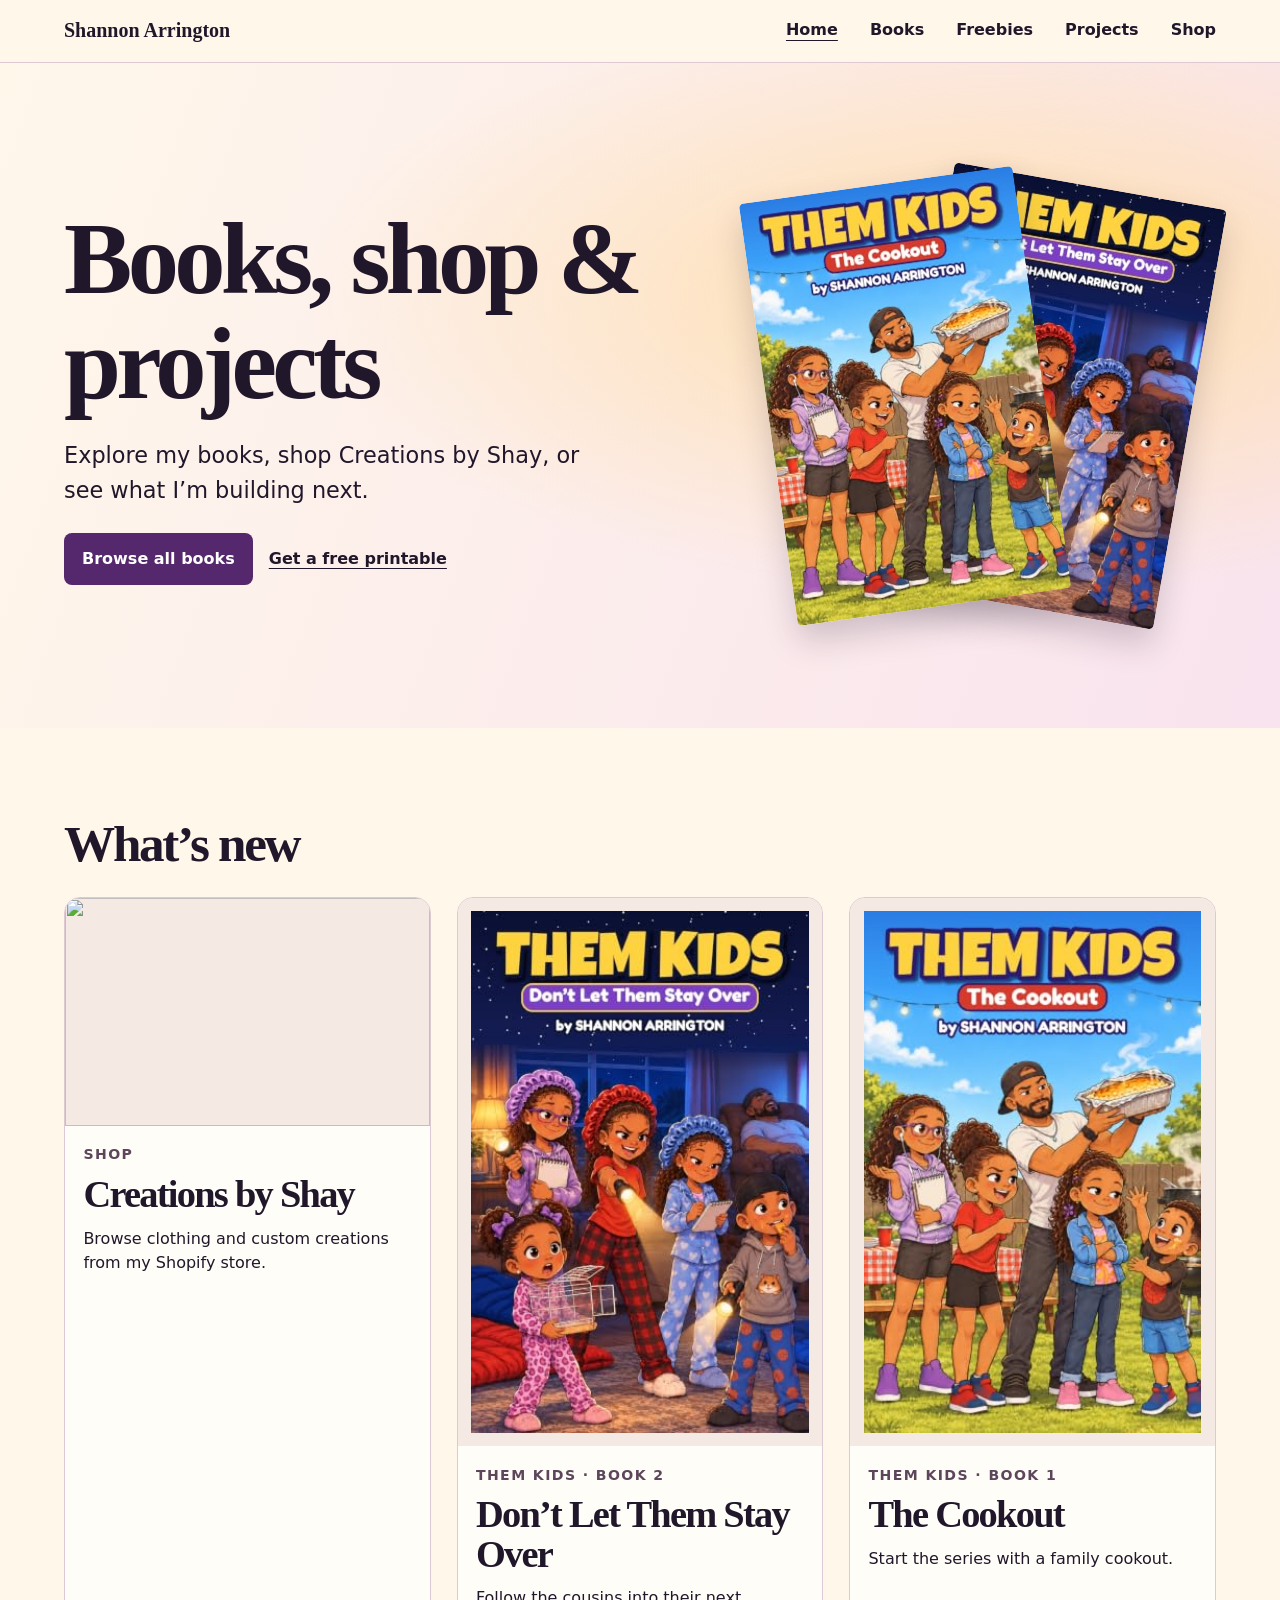
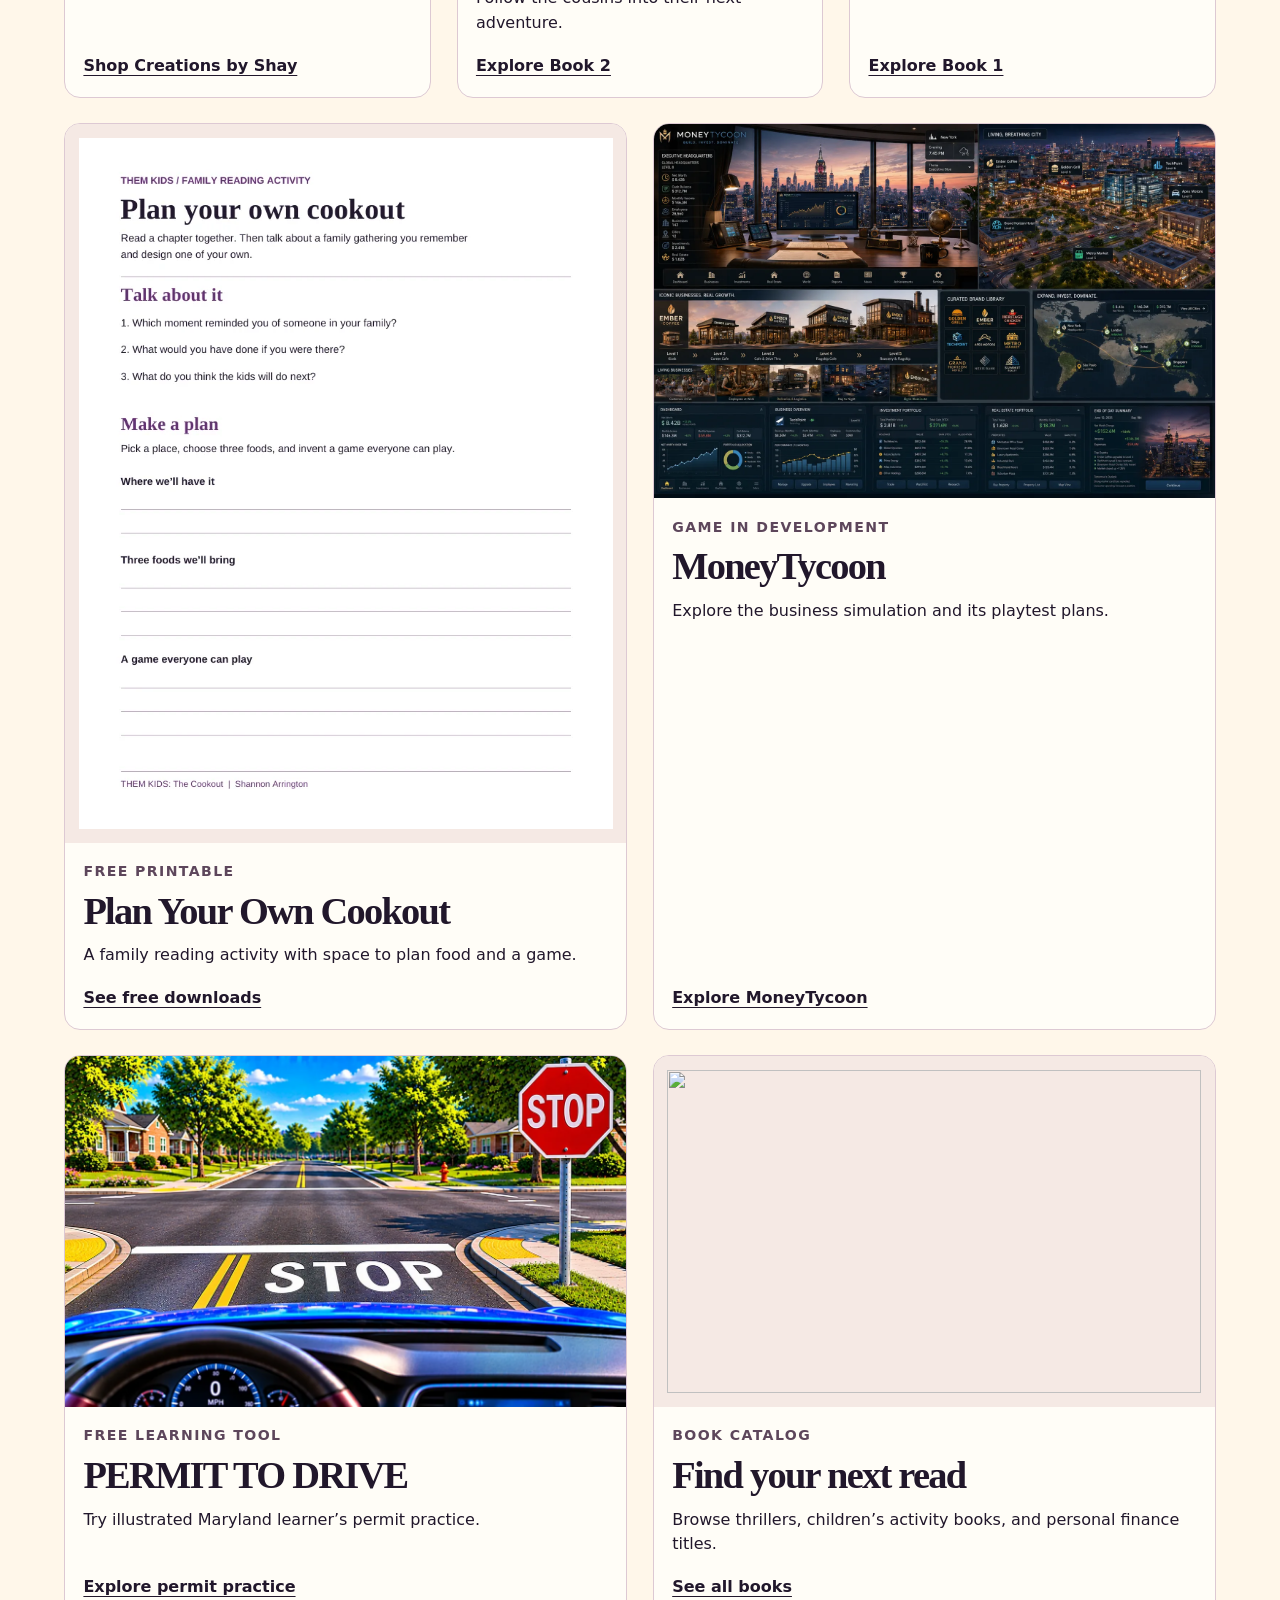
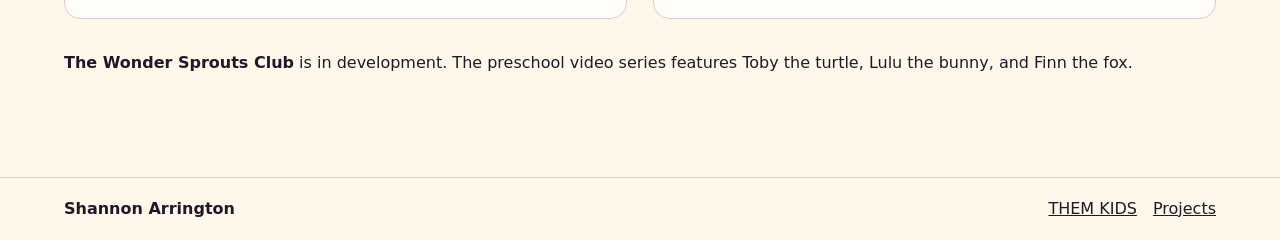
==== commit 3e47da3b: "Balance the seven featured cards across desktop rows" ====
--- a/books/index.html
+++ b/books/index.html
@@ -1,6 +1,6 @@
 <!doctype html>
 <html lang="en"><head><meta charset="utf-8"><meta name="viewport" content="width=device-width, initial-scale=1">
-<title>Books & Projects | Shannon Arrington</title><meta name="description" content="Explore Shannon Arrington’s book catalog, free family activities, Maryland permit practice, and games in development."><link rel="stylesheet" href="assets/site.css"><style>@media(max-width:560px){.bar{align-items:flex-start;flex-direction:column}.bar nav{flex-wrap:wrap}}.featured{max-width:92rem;margin:auto}.feature-grid{display:grid;grid-template-columns:repeat(3,minmax(0,1fr));gap:clamp(1rem,2vw,1.6rem);margin-top:1.65rem}.feature{display:flex;flex-direction:column;overflow:hidden;border:1px solid var(--line);border-radius:1rem;background:var(--panel)}.feature-image{display:block;aspect-ratio:16/10;background:#f5e9e4}.feature-image img{width:100%;height:100%;object-fit:cover}.feature-image.cover-art{padding:.85rem}.feature-image.cover-art img{object-fit:contain}.feature-copy{display:flex;flex-direction:column;align-items:flex-start;flex:1;padding:1.15rem}.feature-copy .eyebrow{margin-bottom:.55rem}.feature-copy .quiet{margin-top:auto;padding-top:.35rem}.project-note{margin-top:2rem}.home{min-height:28rem}@media(max-width:1000px){.feature-grid{grid-template-columns:repeat(2,minmax(0,1fr))}}@media(max-width:560px){.feature-grid{grid-template-columns:1fr}.home{min-height:0}}</style></head>
+<title>Books & Projects | Shannon Arrington</title><meta name="description" content="Explore Shannon Arrington’s book catalog, free family activities, Maryland permit practice, and games in development."><link rel="stylesheet" href="assets/site.css"><style>@media(max-width:560px){.bar{align-items:flex-start;flex-direction:column}.bar nav{flex-wrap:wrap}}.featured{max-width:92rem;margin:auto}.feature-grid{display:grid;grid-template-columns:repeat(3,minmax(0,1fr));gap:clamp(1rem,2vw,1.6rem);margin-top:1.65rem}.feature{display:flex;flex-direction:column;overflow:hidden;border:1px solid var(--line);border-radius:1rem;background:var(--panel)}.feature-image{display:block;aspect-ratio:16/10;background:#f5e9e4}.feature-image img{width:100%;height:100%;object-fit:cover}.feature-image.cover-art{padding:.85rem}.feature-image.cover-art img{object-fit:contain}.feature-copy{display:flex;flex-direction:column;align-items:flex-start;flex:1;padding:1.15rem}.feature-copy .eyebrow{margin-bottom:.55rem}.feature-copy .quiet{margin-top:auto;padding-top:.35rem}.project-note{margin-top:2rem}.home{min-height:28rem}@media(min-width:1001px){.feature-grid{grid-template-columns:repeat(6,minmax(0,1fr))}.feature{grid-column:span 2}.feature:nth-child(n+4){grid-column:span 3}}@media(max-width:1000px){.feature-grid{grid-template-columns:repeat(2,minmax(0,1fr))}}@media(max-width:560px){.feature-grid{grid-template-columns:1fr}.home{min-height:0}}</style></head>
 <body class=""><a class="skip" href="#content">Skip to content</a><header class="bar"><a class="brand" href="./">Shannon Arrington</a><nav aria-label="Main navigation"><a href="./" aria-current="page">Home</a><a href="catalog/">Books</a><a href="freebies/">Freebies</a><a href="projects/">Projects</a><a href="https://8499e6.myshopify.com/">Shop</a></nav></header>
 <main id="content">
 <section class="hero home"><div><h1>Books, shop &amp; projects</h1><p class="intro">Explore my books, shop Creations by Shay, or see what I’m building next.</p><div class="actions"><a class="button" href="catalog/">Browse all books</a><a class="quiet" href="freebies/">Get a free printable</a></div></div><div class="cover-stack" aria-hidden="true"><img class="back" src="assets/stay-over.jpg" width="324" height="500" alt=""><img class="front" src="assets/cookout.jpg" width="324" height="500" alt=""></div></section>
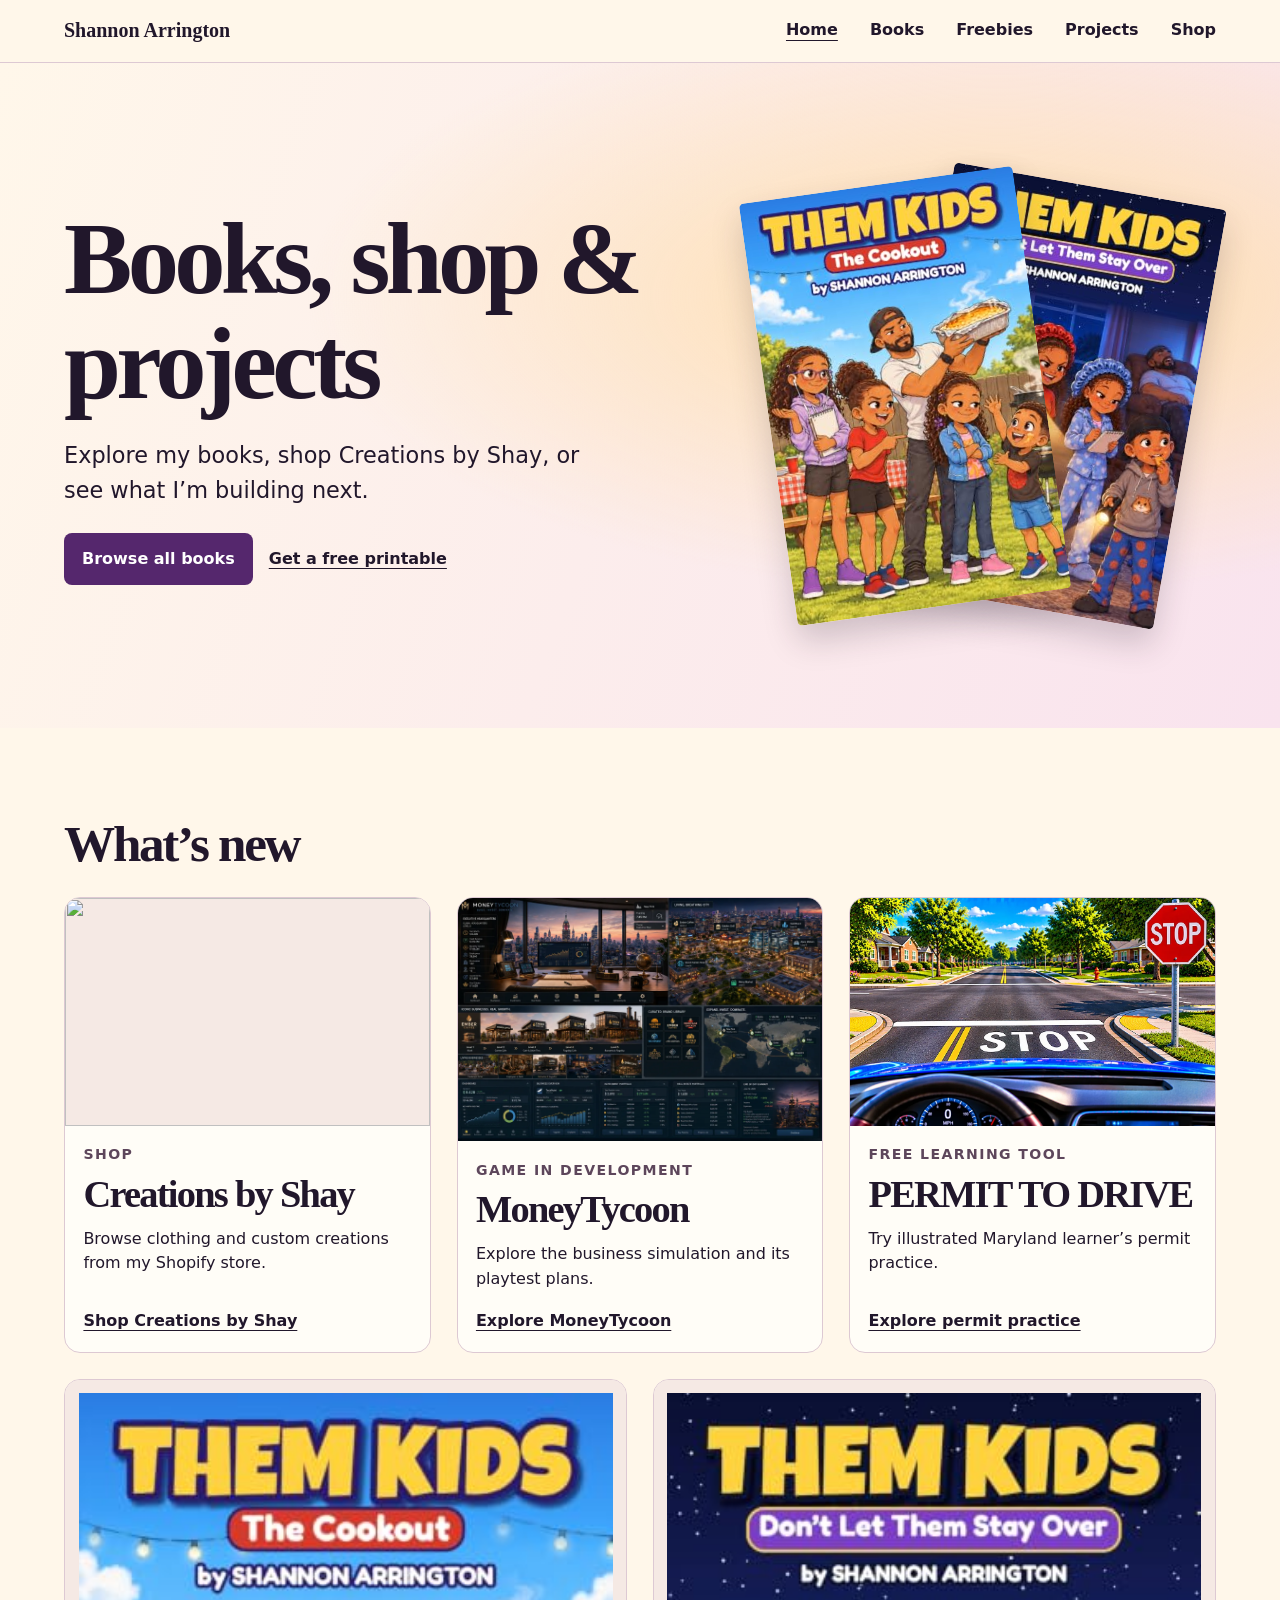
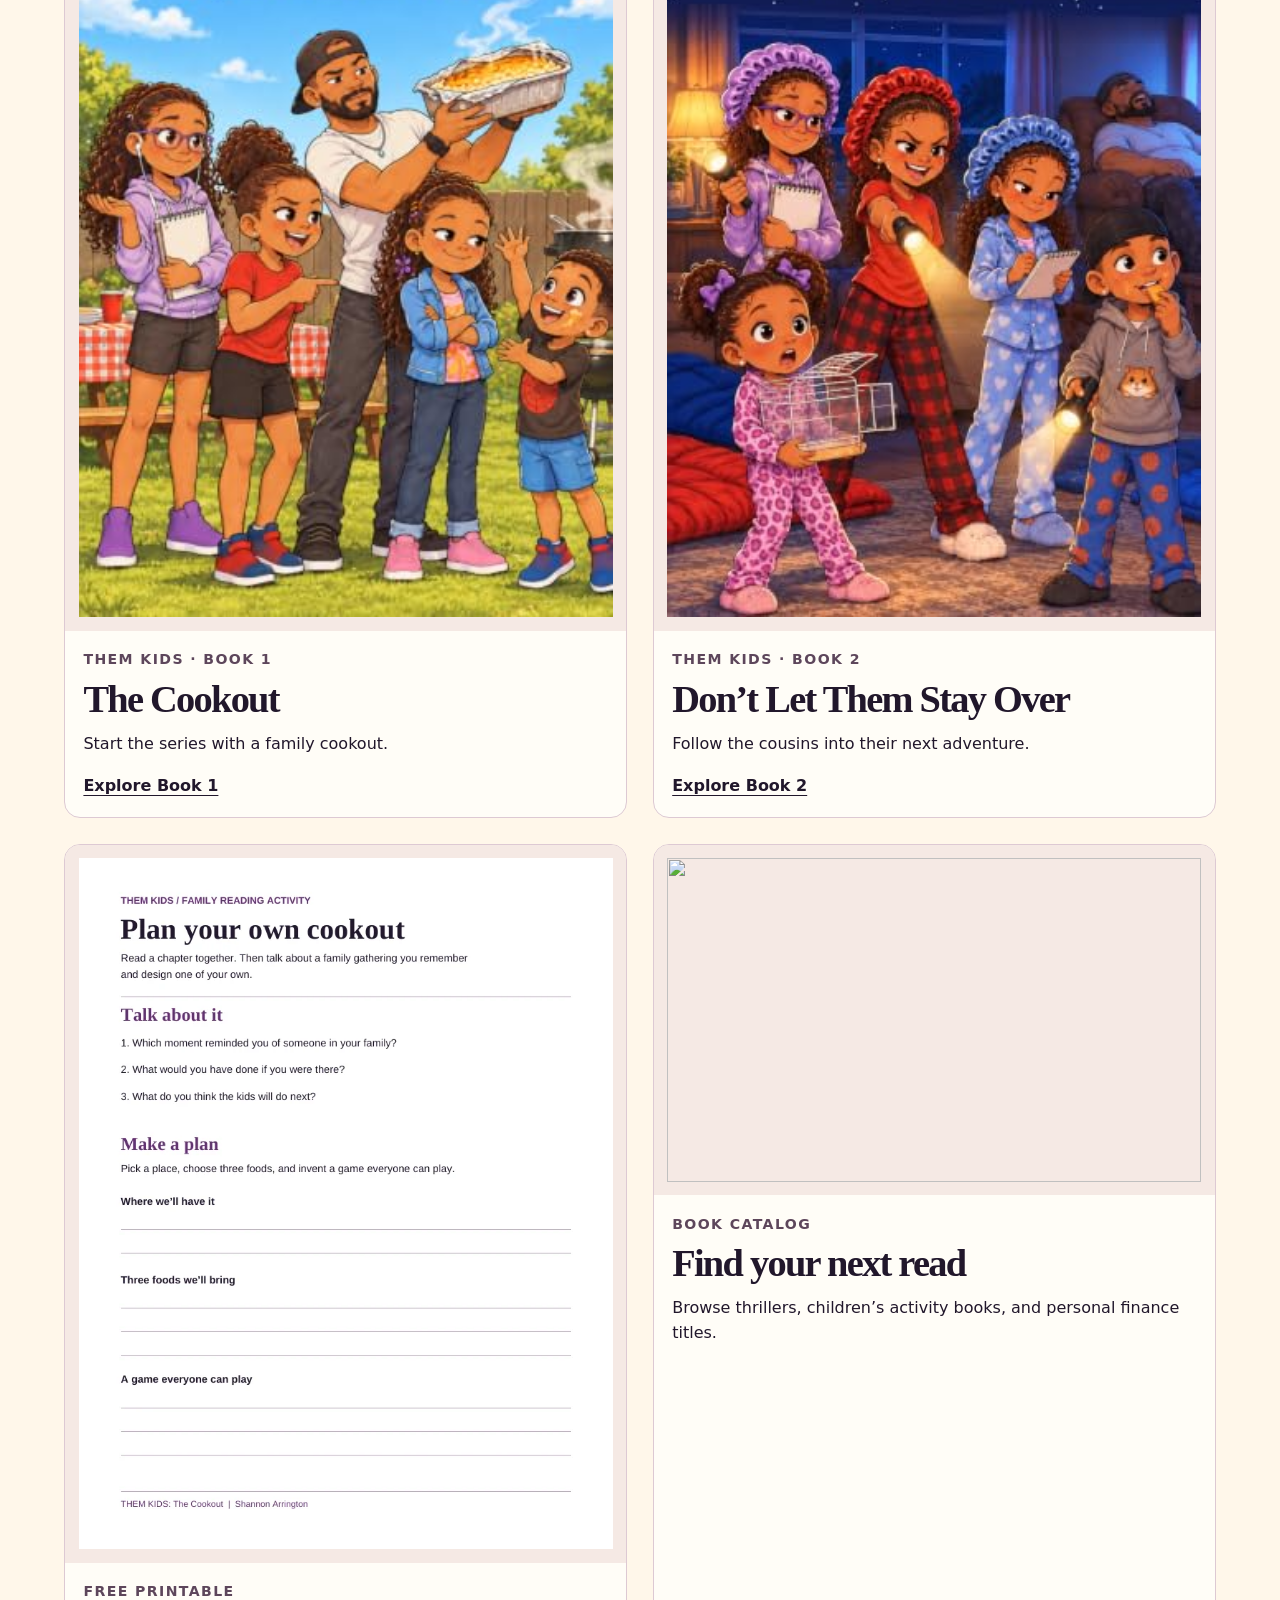
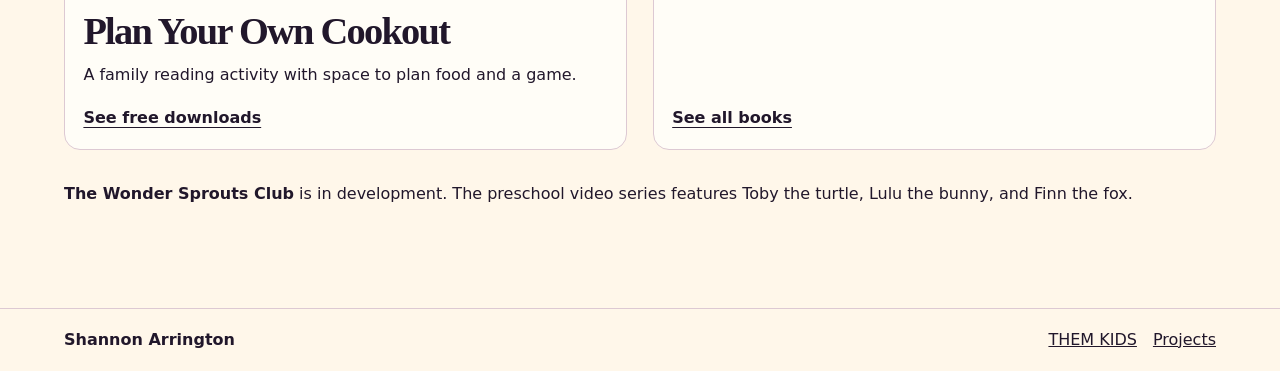
==== commit 96fdbc90: "Group shop and games above the paired THEM KIDS cards" ====
--- a/books/index.html
+++ b/books/index.html
@@ -5,9 +5,9 @@
 <main id="content">
 <section class="hero home"><div><h1>Books, shop &amp; projects</h1><p class="intro">Explore my books, shop Creations by Shay, or see what I’m building next.</p><div class="actions"><a class="button" href="catalog/">Browse all books</a><a class="quiet" href="freebies/">Get a free printable</a></div></div><div class="cover-stack" aria-hidden="true"><img class="back" src="assets/stay-over.jpg" width="324" height="500" alt=""><img class="front" src="assets/cookout.jpg" width="324" height="500" alt=""></div></section>
 <section class="section featured" aria-labelledby="featured-title"><h2 id="featured-title">What’s new</h2><div class="feature-grid"><article class="feature"><a class="feature-image " href="https://8499e6.myshopify.com/" aria-label="Shop Creations by Shay"><img src="https://cdn.shopify.com/s/files/1/0672/5999/0289/files/photo-output_3c867c5e-53af-4034-ae30-f429ef4311d1.jpg?v=1704900964&amp;width=640" alt=""  decoding="async"></a><div class="feature-copy"><p class="eyebrow">Shop</p><h3>Creations by Shay</h3><p>Browse clothing and custom creations from my Shopify store.</p><a class="quiet" href="https://8499e6.myshopify.com/">Shop Creations by Shay</a></div></article>
-<article class="feature"><a class="feature-image cover-art" href="them-kids/dont-let-them-stay-over/" aria-label="Explore Book 2"><img src="assets/stay-over.jpg" alt=""  decoding="async"></a><div class="feature-copy"><p class="eyebrow">THEM KIDS · Book 2</p><h3>Don’t Let Them Stay Over</h3><p>Follow the cousins into their next adventure.</p><a class="quiet" href="them-kids/dont-let-them-stay-over/">Explore Book 2</a></div></article>
-<article class="feature"><a class="feature-image cover-art" href="them-kids/the-cookout/" aria-label="Explore Book 1"><img src="assets/cookout.jpg" alt=""  decoding="async"></a><div class="feature-copy"><p class="eyebrow">THEM KIDS · Book 1</p><h3>The Cookout</h3><p>Start the series with a family cookout.</p><a class="quiet" href="them-kids/the-cookout/">Explore Book 1</a></div></article>
-<article class="feature"><a class="feature-image cover-art" href="freebies/" aria-label="See free downloads"><img src="freebies/plan-your-own-cookout.webp" alt="" loading="lazy" decoding="async"></a><div class="feature-copy"><p class="eyebrow">Free printable</p><h3>Plan Your Own Cookout</h3><p>A family reading activity with space to plan food and a game.</p><a class="quiet" href="freebies/">See free downloads</a></div></article>
 <article class="feature"><a class="feature-image " href="moneytycoon/" aria-label="Explore MoneyTycoon"><img src="moneytycoon/approved-concept.webp" alt="" loading="lazy" decoding="async"></a><div class="feature-copy"><p class="eyebrow">Game in development</p><h3>MoneyTycoon</h3><p>Explore the business simulation and its playtest plans.</p><a class="quiet" href="moneytycoon/">Explore MoneyTycoon</a></div></article>
 <article class="feature"><a class="feature-image " href="permit-to-drive/" aria-label="Explore permit practice"><img src="assets/stop.webp" alt="" loading="lazy" decoding="async"></a><div class="feature-copy"><p class="eyebrow">Free learning tool</p><h3>PERMIT TO DRIVE</h3><p>Try illustrated Maryland learner’s permit practice.</p><a class="quiet" href="permit-to-drive/">Explore permit practice</a></div></article>
+<article class="feature"><a class="feature-image cover-art" href="them-kids/the-cookout/" aria-label="Explore Book 1"><img src="assets/cookout.jpg" alt=""  decoding="async"></a><div class="feature-copy"><p class="eyebrow">THEM KIDS · Book 1</p><h3>The Cookout</h3><p>Start the series with a family cookout.</p><a class="quiet" href="them-kids/the-cookout/">Explore Book 1</a></div></article>
+<article class="feature"><a class="feature-image cover-art" href="them-kids/dont-let-them-stay-over/" aria-label="Explore Book 2"><img src="assets/stay-over.jpg" alt=""  decoding="async"></a><div class="feature-copy"><p class="eyebrow">THEM KIDS · Book 2</p><h3>Don’t Let Them Stay Over</h3><p>Follow the cousins into their next adventure.</p><a class="quiet" href="them-kids/dont-let-them-stay-over/">Explore Book 2</a></div></article>
+<article class="feature"><a class="feature-image cover-art" href="freebies/" aria-label="See free downloads"><img src="freebies/plan-your-own-cookout.webp" alt="" loading="lazy" decoding="async"></a><div class="feature-copy"><p class="eyebrow">Free printable</p><h3>Plan Your Own Cookout</h3><p>A family reading activity with space to plan food and a game.</p><a class="quiet" href="freebies/">See free downloads</a></div></article>
 <article class="feature"><a class="feature-image cover-art" href="catalog/" aria-label="See all books"><img src="https://i.gr-assets.com/images/S/compressed.photo.goodreads.com/books/1773927764i/249894818.jpg" alt="" loading="lazy" decoding="async"></a><div class="feature-copy"><p class="eyebrow">Book catalog</p><h3>Find your next read</h3><p>Browse thrillers, children’s activity books, and personal finance titles.</p><a class="quiet" href="catalog/">See all books</a></div></article></div><p class="project-note"><strong>The Wonder Sprouts Club</strong> is in development. The preschool video series features Toby the turtle, Lulu the bunny, and Finn the fox.</p></section></main><footer><span>Shannon Arrington</span><a href="them-kids/">THEM KIDS</a><a href="projects/">Projects</a></footer></body></html>
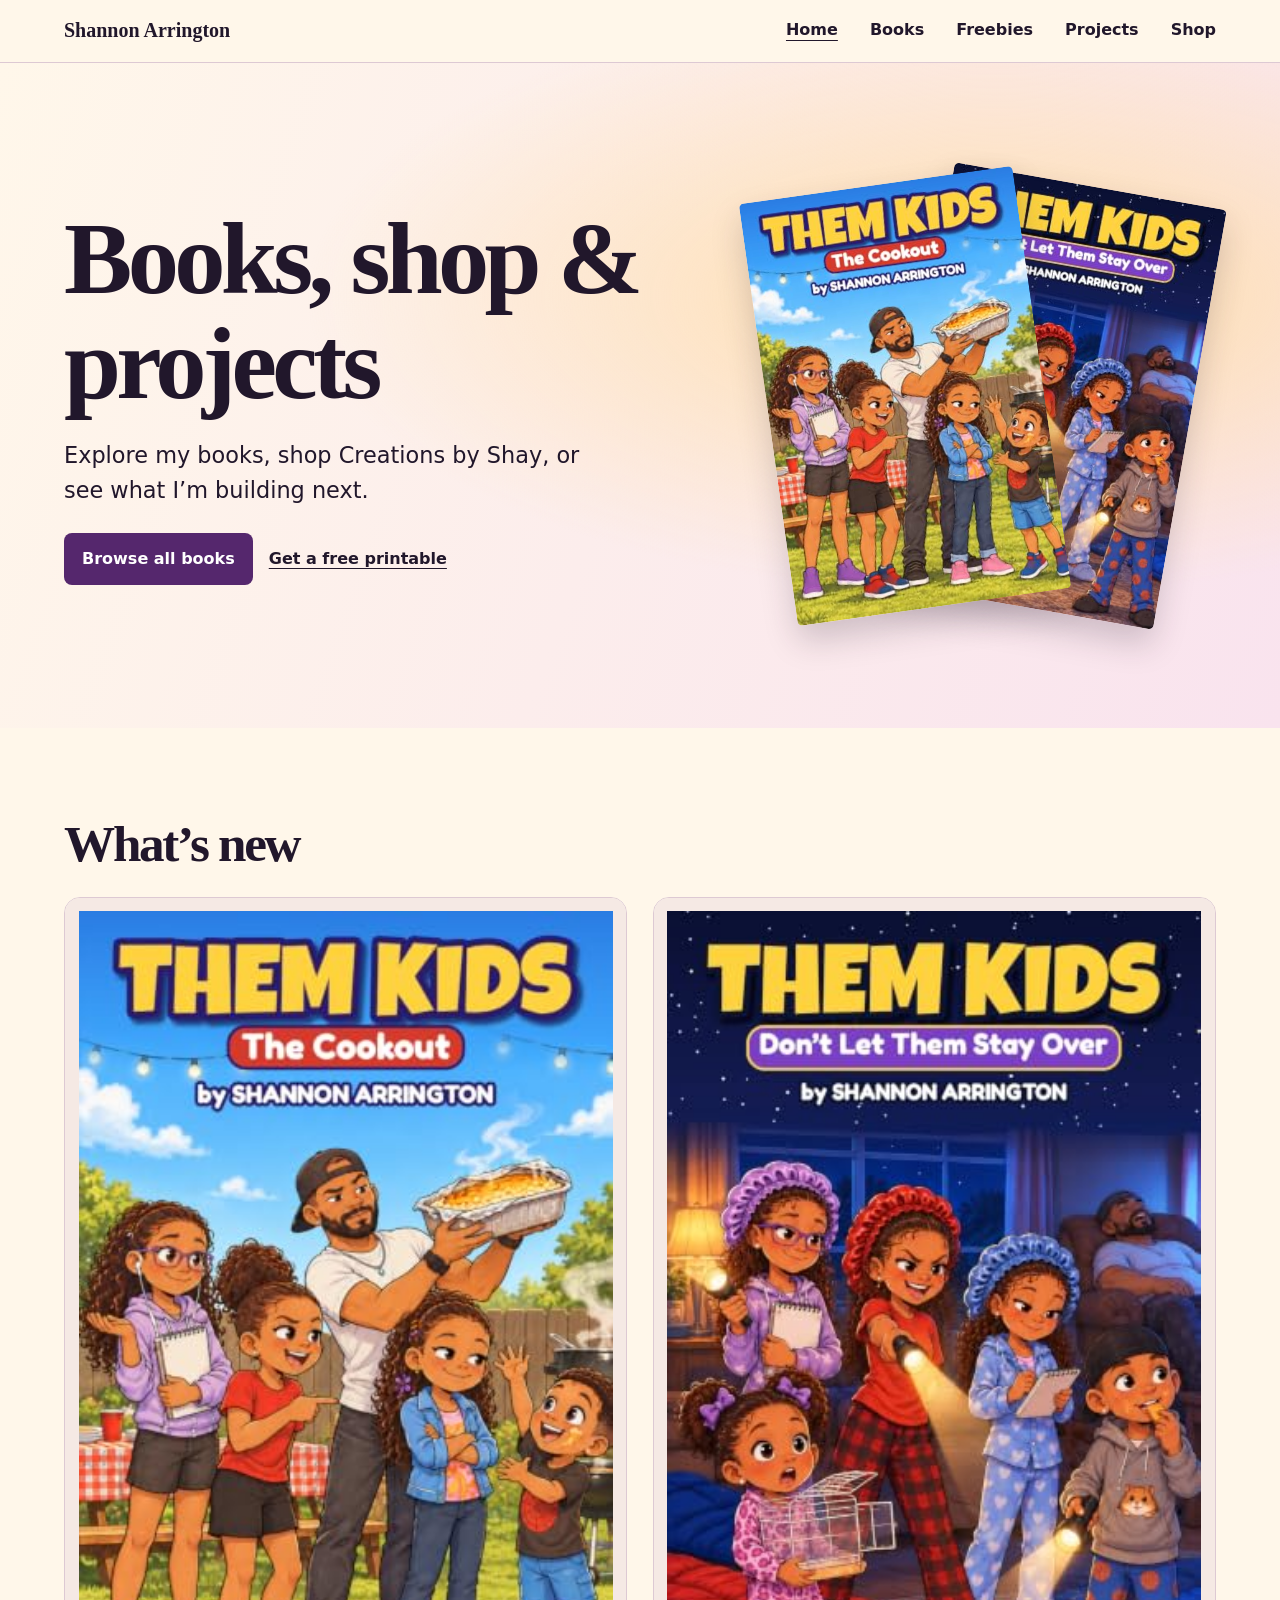
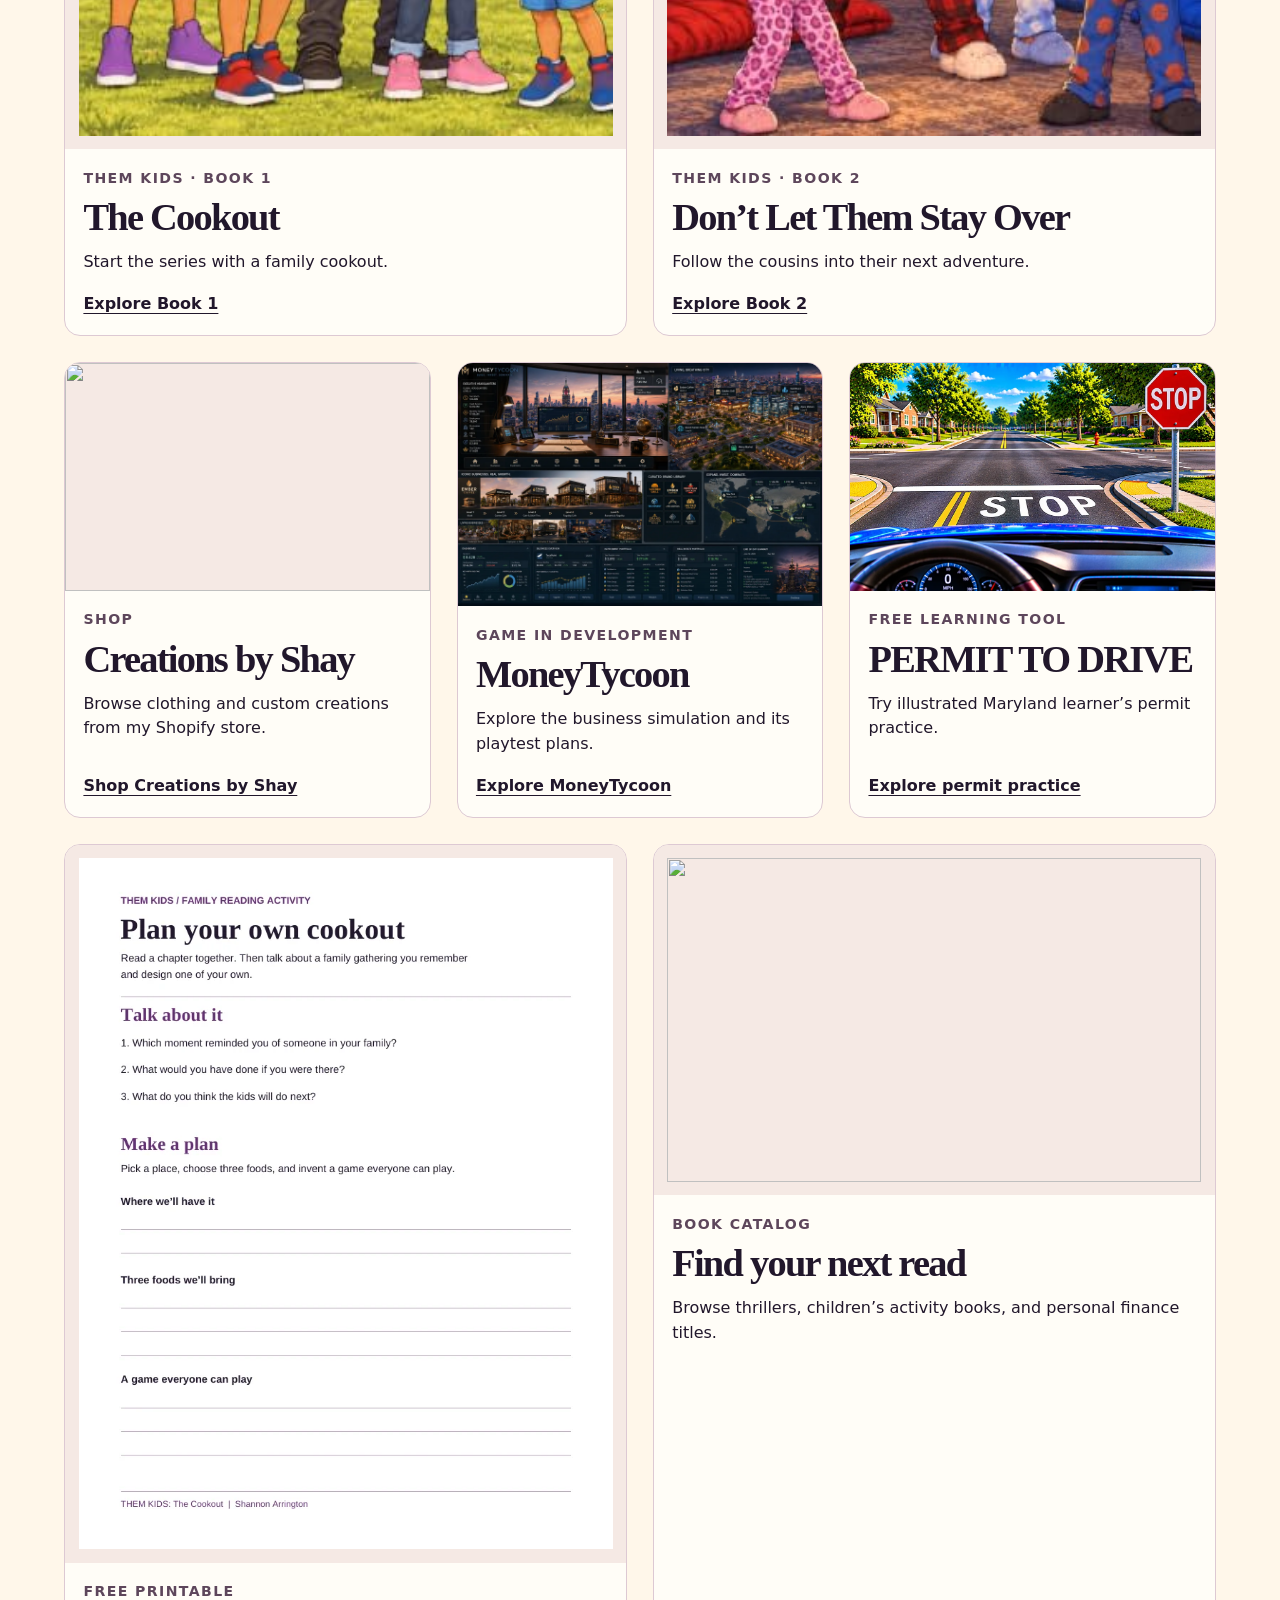
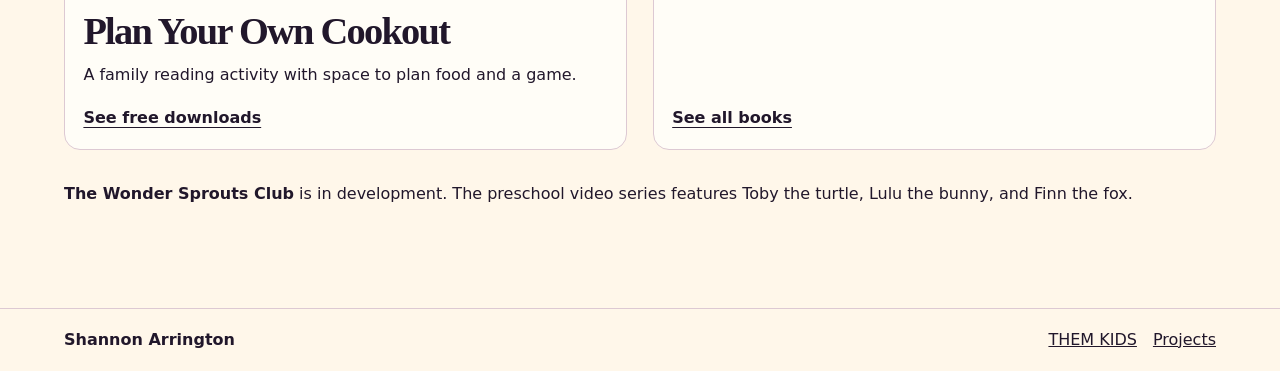
==== commit 64cffa1e: "Move paired THEM KIDS books above shop and project cards" ====
--- a/books/index.html
+++ b/books/index.html
@@ -1,13 +1,13 @@
 <!doctype html>
 <html lang="en"><head><meta charset="utf-8"><meta name="viewport" content="width=device-width, initial-scale=1">
-<title>Books & Projects | Shannon Arrington</title><meta name="description" content="Explore Shannon Arrington’s book catalog, free family activities, Maryland permit practice, and games in development."><link rel="stylesheet" href="assets/site.css"><style>@media(max-width:560px){.bar{align-items:flex-start;flex-direction:column}.bar nav{flex-wrap:wrap}}.featured{max-width:92rem;margin:auto}.feature-grid{display:grid;grid-template-columns:repeat(3,minmax(0,1fr));gap:clamp(1rem,2vw,1.6rem);margin-top:1.65rem}.feature{display:flex;flex-direction:column;overflow:hidden;border:1px solid var(--line);border-radius:1rem;background:var(--panel)}.feature-image{display:block;aspect-ratio:16/10;background:#f5e9e4}.feature-image img{width:100%;height:100%;object-fit:cover}.feature-image.cover-art{padding:.85rem}.feature-image.cover-art img{object-fit:contain}.feature-copy{display:flex;flex-direction:column;align-items:flex-start;flex:1;padding:1.15rem}.feature-copy .eyebrow{margin-bottom:.55rem}.feature-copy .quiet{margin-top:auto;padding-top:.35rem}.project-note{margin-top:2rem}.home{min-height:28rem}@media(min-width:1001px){.feature-grid{grid-template-columns:repeat(6,minmax(0,1fr))}.feature{grid-column:span 2}.feature:nth-child(n+4){grid-column:span 3}}@media(max-width:1000px){.feature-grid{grid-template-columns:repeat(2,minmax(0,1fr))}}@media(max-width:560px){.feature-grid{grid-template-columns:1fr}.home{min-height:0}}</style></head>
+<title>Books & Projects | Shannon Arrington</title><meta name="description" content="Explore Shannon Arrington’s book catalog, free family activities, Maryland permit practice, and games in development."><link rel="stylesheet" href="assets/site.css"><style>@media(max-width:560px){.bar{align-items:flex-start;flex-direction:column}.bar nav{flex-wrap:wrap}}.featured{max-width:92rem;margin:auto}.feature-grid{display:grid;grid-template-columns:repeat(3,minmax(0,1fr));gap:clamp(1rem,2vw,1.6rem);margin-top:1.65rem}.feature{display:flex;flex-direction:column;overflow:hidden;border:1px solid var(--line);border-radius:1rem;background:var(--panel)}.feature-image{display:block;aspect-ratio:16/10;background:#f5e9e4}.feature-image img{width:100%;height:100%;object-fit:cover}.feature-image.cover-art{padding:.85rem}.feature-image.cover-art img{object-fit:contain}.feature-copy{display:flex;flex-direction:column;align-items:flex-start;flex:1;padding:1.15rem}.feature-copy .eyebrow{margin-bottom:.55rem}.feature-copy .quiet{margin-top:auto;padding-top:.35rem}.project-note{margin-top:2rem}.home{min-height:28rem}@media(min-width:1001px){.feature-grid{grid-template-columns:repeat(6,minmax(0,1fr))}.feature{grid-column:span 3}.feature:nth-child(n+3):nth-child(-n+5){grid-column:span 2}}@media(max-width:1000px){.feature-grid{grid-template-columns:repeat(2,minmax(0,1fr))}}@media(max-width:560px){.feature-grid{grid-template-columns:1fr}.home{min-height:0}}</style></head>
 <body class=""><a class="skip" href="#content">Skip to content</a><header class="bar"><a class="brand" href="./">Shannon Arrington</a><nav aria-label="Main navigation"><a href="./" aria-current="page">Home</a><a href="catalog/">Books</a><a href="freebies/">Freebies</a><a href="projects/">Projects</a><a href="https://8499e6.myshopify.com/">Shop</a></nav></header>
 <main id="content">
 <section class="hero home"><div><h1>Books, shop &amp; projects</h1><p class="intro">Explore my books, shop Creations by Shay, or see what I’m building next.</p><div class="actions"><a class="button" href="catalog/">Browse all books</a><a class="quiet" href="freebies/">Get a free printable</a></div></div><div class="cover-stack" aria-hidden="true"><img class="back" src="assets/stay-over.jpg" width="324" height="500" alt=""><img class="front" src="assets/cookout.jpg" width="324" height="500" alt=""></div></section>
-<section class="section featured" aria-labelledby="featured-title"><h2 id="featured-title">What’s new</h2><div class="feature-grid"><article class="feature"><a class="feature-image " href="https://8499e6.myshopify.com/" aria-label="Shop Creations by Shay"><img src="https://cdn.shopify.com/s/files/1/0672/5999/0289/files/photo-output_3c867c5e-53af-4034-ae30-f429ef4311d1.jpg?v=1704900964&amp;width=640" alt=""  decoding="async"></a><div class="feature-copy"><p class="eyebrow">Shop</p><h3>Creations by Shay</h3><p>Browse clothing and custom creations from my Shopify store.</p><a class="quiet" href="https://8499e6.myshopify.com/">Shop Creations by Shay</a></div></article>
+<section class="section featured" aria-labelledby="featured-title"><h2 id="featured-title">What’s new</h2><div class="feature-grid"><article class="feature"><a class="feature-image cover-art" href="them-kids/the-cookout/" aria-label="Explore Book 1"><img src="assets/cookout.jpg" alt=""  decoding="async"></a><div class="feature-copy"><p class="eyebrow">THEM KIDS · Book 1</p><h3>The Cookout</h3><p>Start the series with a family cookout.</p><a class="quiet" href="them-kids/the-cookout/">Explore Book 1</a></div></article>
+<article class="feature"><a class="feature-image cover-art" href="them-kids/dont-let-them-stay-over/" aria-label="Explore Book 2"><img src="assets/stay-over.jpg" alt=""  decoding="async"></a><div class="feature-copy"><p class="eyebrow">THEM KIDS · Book 2</p><h3>Don’t Let Them Stay Over</h3><p>Follow the cousins into their next adventure.</p><a class="quiet" href="them-kids/dont-let-them-stay-over/">Explore Book 2</a></div></article>
+<article class="feature"><a class="feature-image " href="https://8499e6.myshopify.com/" aria-label="Shop Creations by Shay"><img src="https://cdn.shopify.com/s/files/1/0672/5999/0289/files/photo-output_3c867c5e-53af-4034-ae30-f429ef4311d1.jpg?v=1704900964&amp;width=640" alt=""  decoding="async"></a><div class="feature-copy"><p class="eyebrow">Shop</p><h3>Creations by Shay</h3><p>Browse clothing and custom creations from my Shopify store.</p><a class="quiet" href="https://8499e6.myshopify.com/">Shop Creations by Shay</a></div></article>
 <article class="feature"><a class="feature-image " href="moneytycoon/" aria-label="Explore MoneyTycoon"><img src="moneytycoon/approved-concept.webp" alt="" loading="lazy" decoding="async"></a><div class="feature-copy"><p class="eyebrow">Game in development</p><h3>MoneyTycoon</h3><p>Explore the business simulation and its playtest plans.</p><a class="quiet" href="moneytycoon/">Explore MoneyTycoon</a></div></article>
 <article class="feature"><a class="feature-image " href="permit-to-drive/" aria-label="Explore permit practice"><img src="assets/stop.webp" alt="" loading="lazy" decoding="async"></a><div class="feature-copy"><p class="eyebrow">Free learning tool</p><h3>PERMIT TO DRIVE</h3><p>Try illustrated Maryland learner’s permit practice.</p><a class="quiet" href="permit-to-drive/">Explore permit practice</a></div></article>
-<article class="feature"><a class="feature-image cover-art" href="them-kids/the-cookout/" aria-label="Explore Book 1"><img src="assets/cookout.jpg" alt=""  decoding="async"></a><div class="feature-copy"><p class="eyebrow">THEM KIDS · Book 1</p><h3>The Cookout</h3><p>Start the series with a family cookout.</p><a class="quiet" href="them-kids/the-cookout/">Explore Book 1</a></div></article>
-<article class="feature"><a class="feature-image cover-art" href="them-kids/dont-let-them-stay-over/" aria-label="Explore Book 2"><img src="assets/stay-over.jpg" alt=""  decoding="async"></a><div class="feature-copy"><p class="eyebrow">THEM KIDS · Book 2</p><h3>Don’t Let Them Stay Over</h3><p>Follow the cousins into their next adventure.</p><a class="quiet" href="them-kids/dont-let-them-stay-over/">Explore Book 2</a></div></article>
 <article class="feature"><a class="feature-image cover-art" href="freebies/" aria-label="See free downloads"><img src="freebies/plan-your-own-cookout.webp" alt="" loading="lazy" decoding="async"></a><div class="feature-copy"><p class="eyebrow">Free printable</p><h3>Plan Your Own Cookout</h3><p>A family reading activity with space to plan food and a game.</p><a class="quiet" href="freebies/">See free downloads</a></div></article>
 <article class="feature"><a class="feature-image cover-art" href="catalog/" aria-label="See all books"><img src="https://i.gr-assets.com/images/S/compressed.photo.goodreads.com/books/1773927764i/249894818.jpg" alt="" loading="lazy" decoding="async"></a><div class="feature-copy"><p class="eyebrow">Book catalog</p><h3>Find your next read</h3><p>Browse thrillers, children’s activity books, and personal finance titles.</p><a class="quiet" href="catalog/">See all books</a></div></article></div><p class="project-note"><strong>The Wonder Sprouts Club</strong> is in development. The preschool video series features Toby the turtle, Lulu the bunny, and Finn the fox.</p></section></main><footer><span>Shannon Arrington</span><a href="them-kids/">THEM KIDS</a><a href="projects/">Projects</a></footer></body></html>
